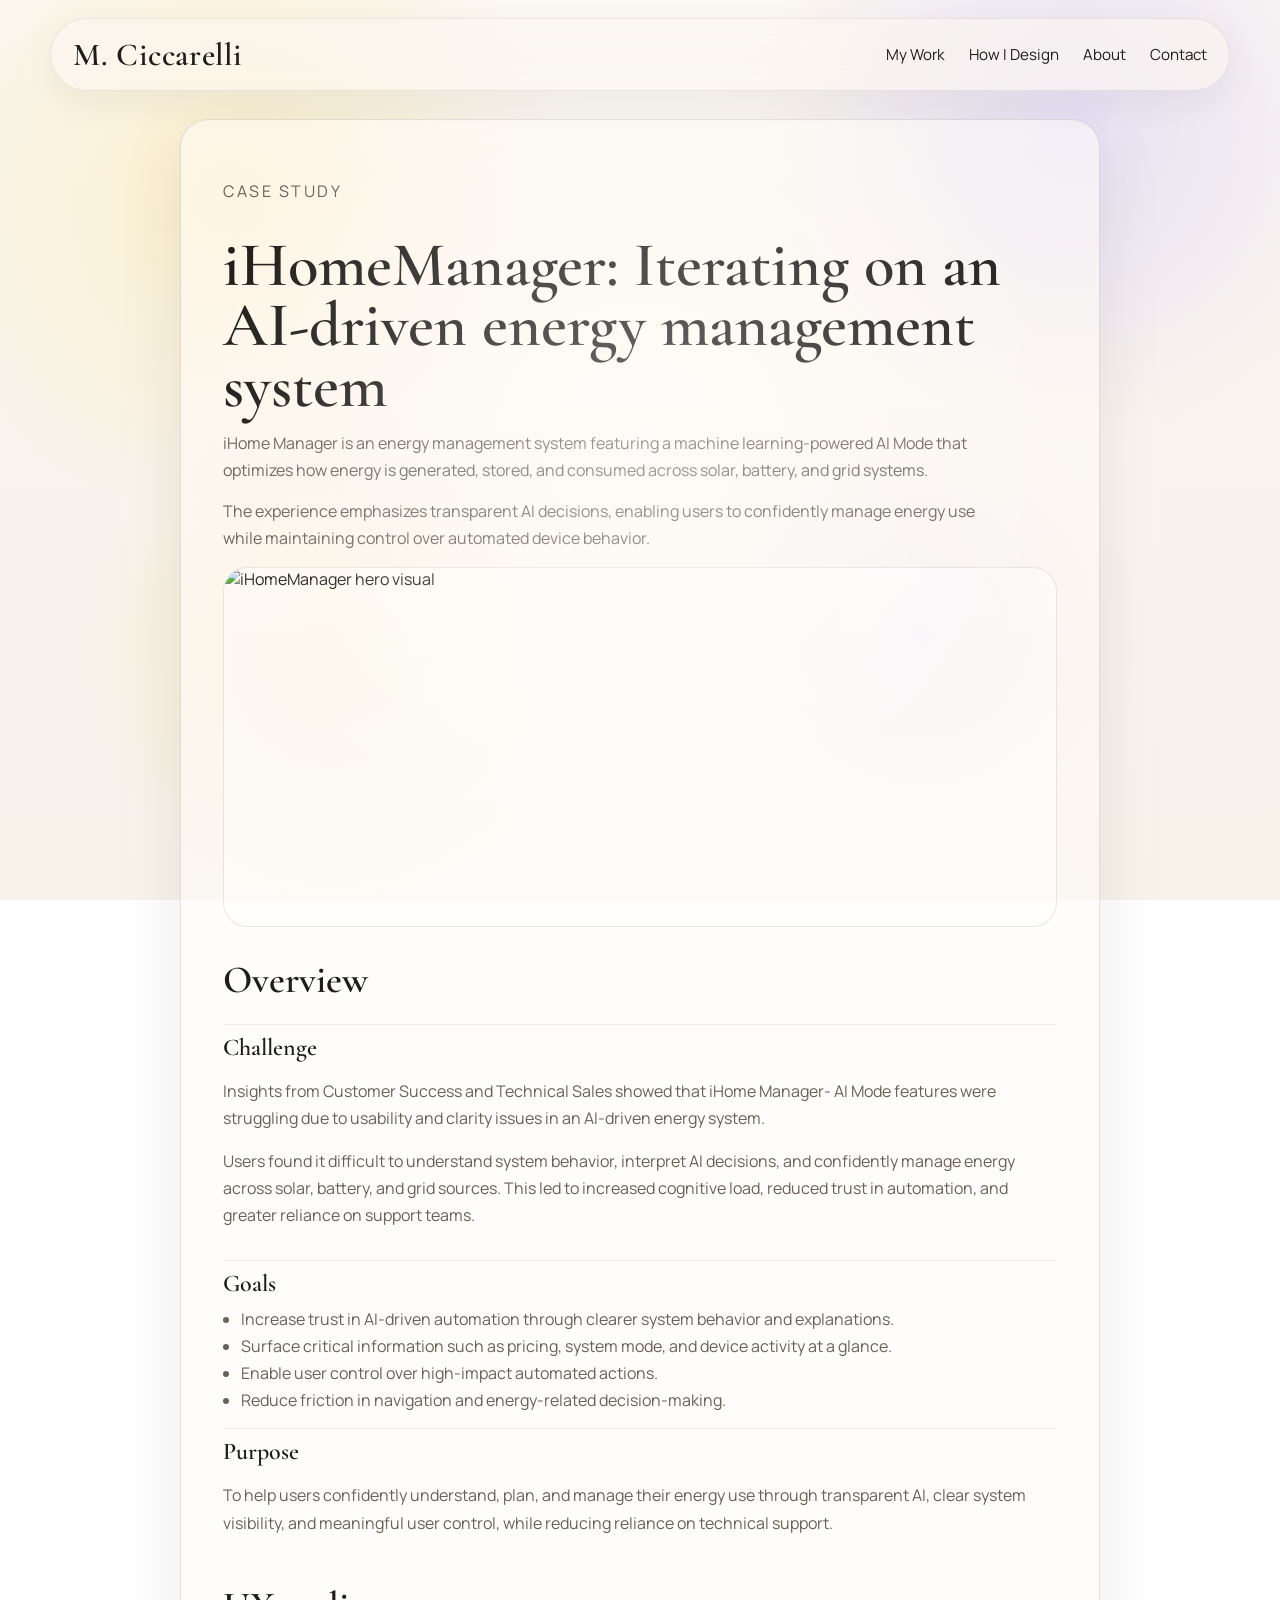
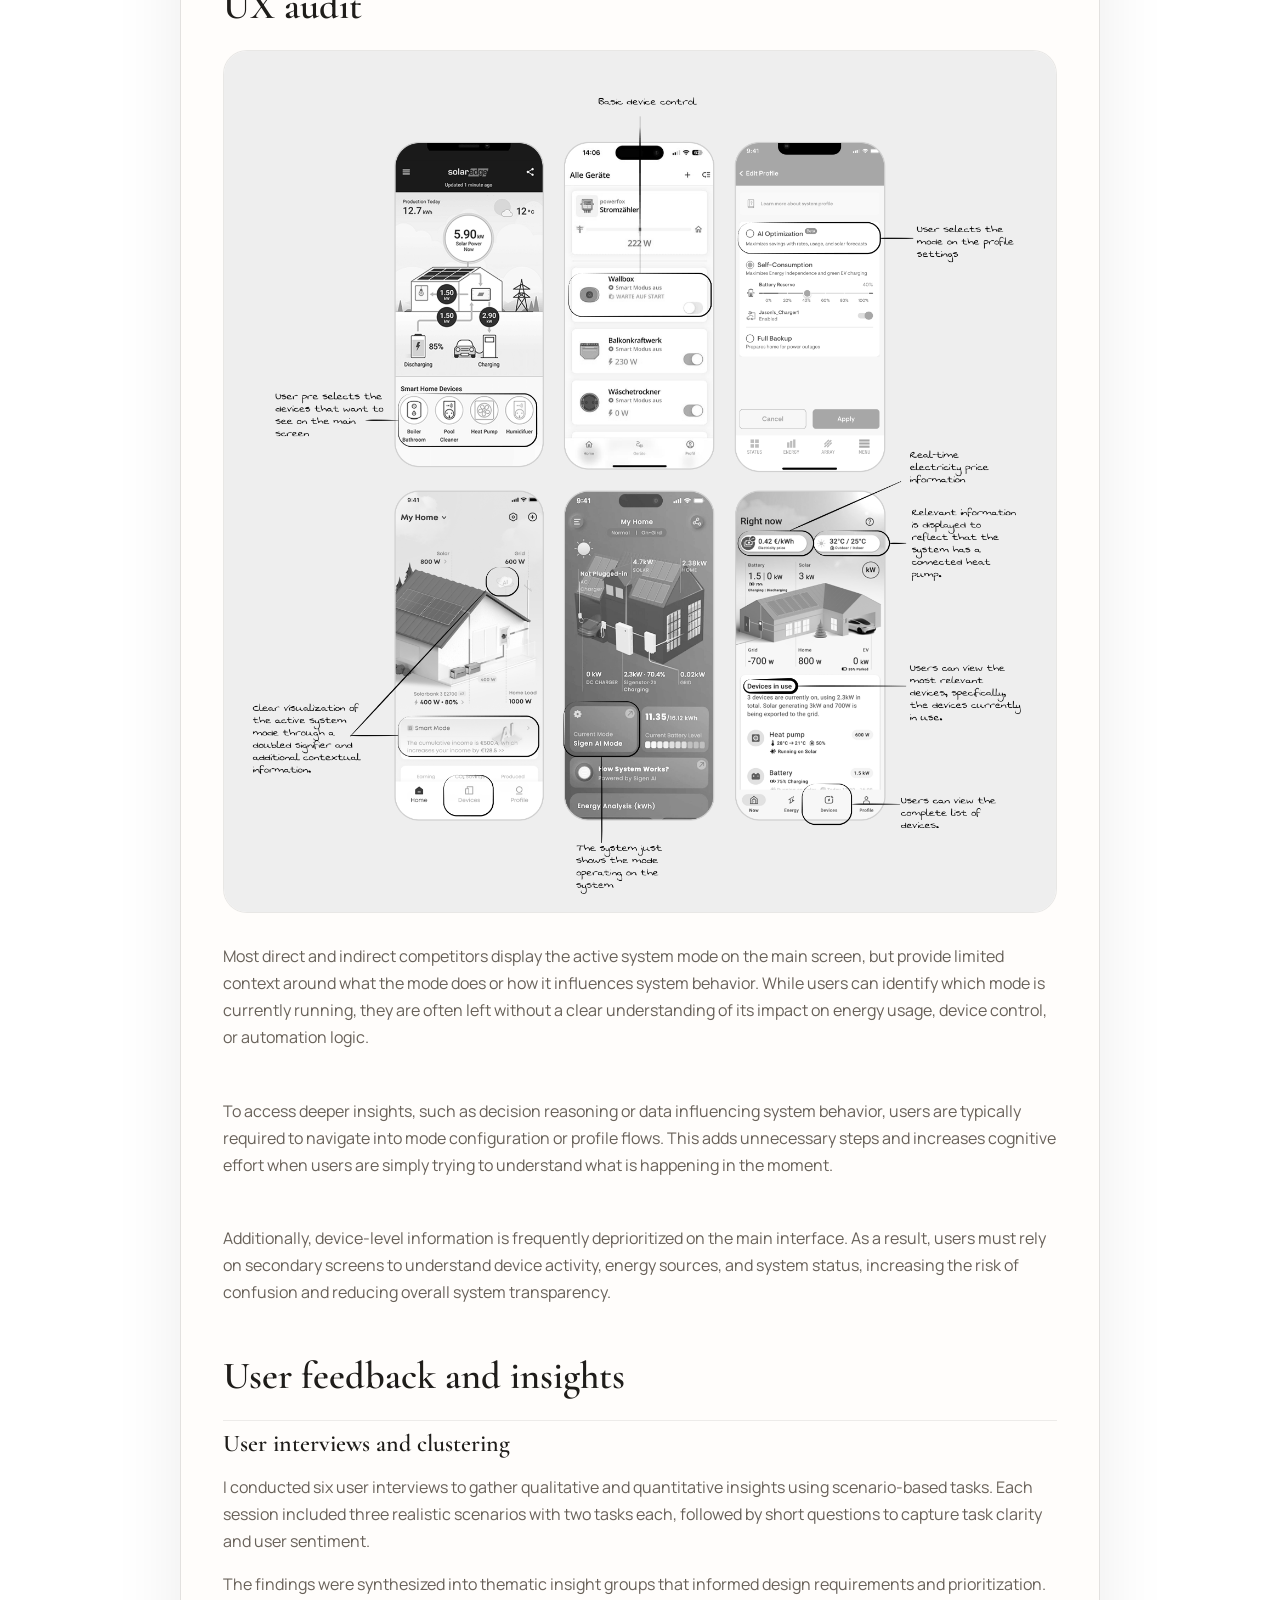
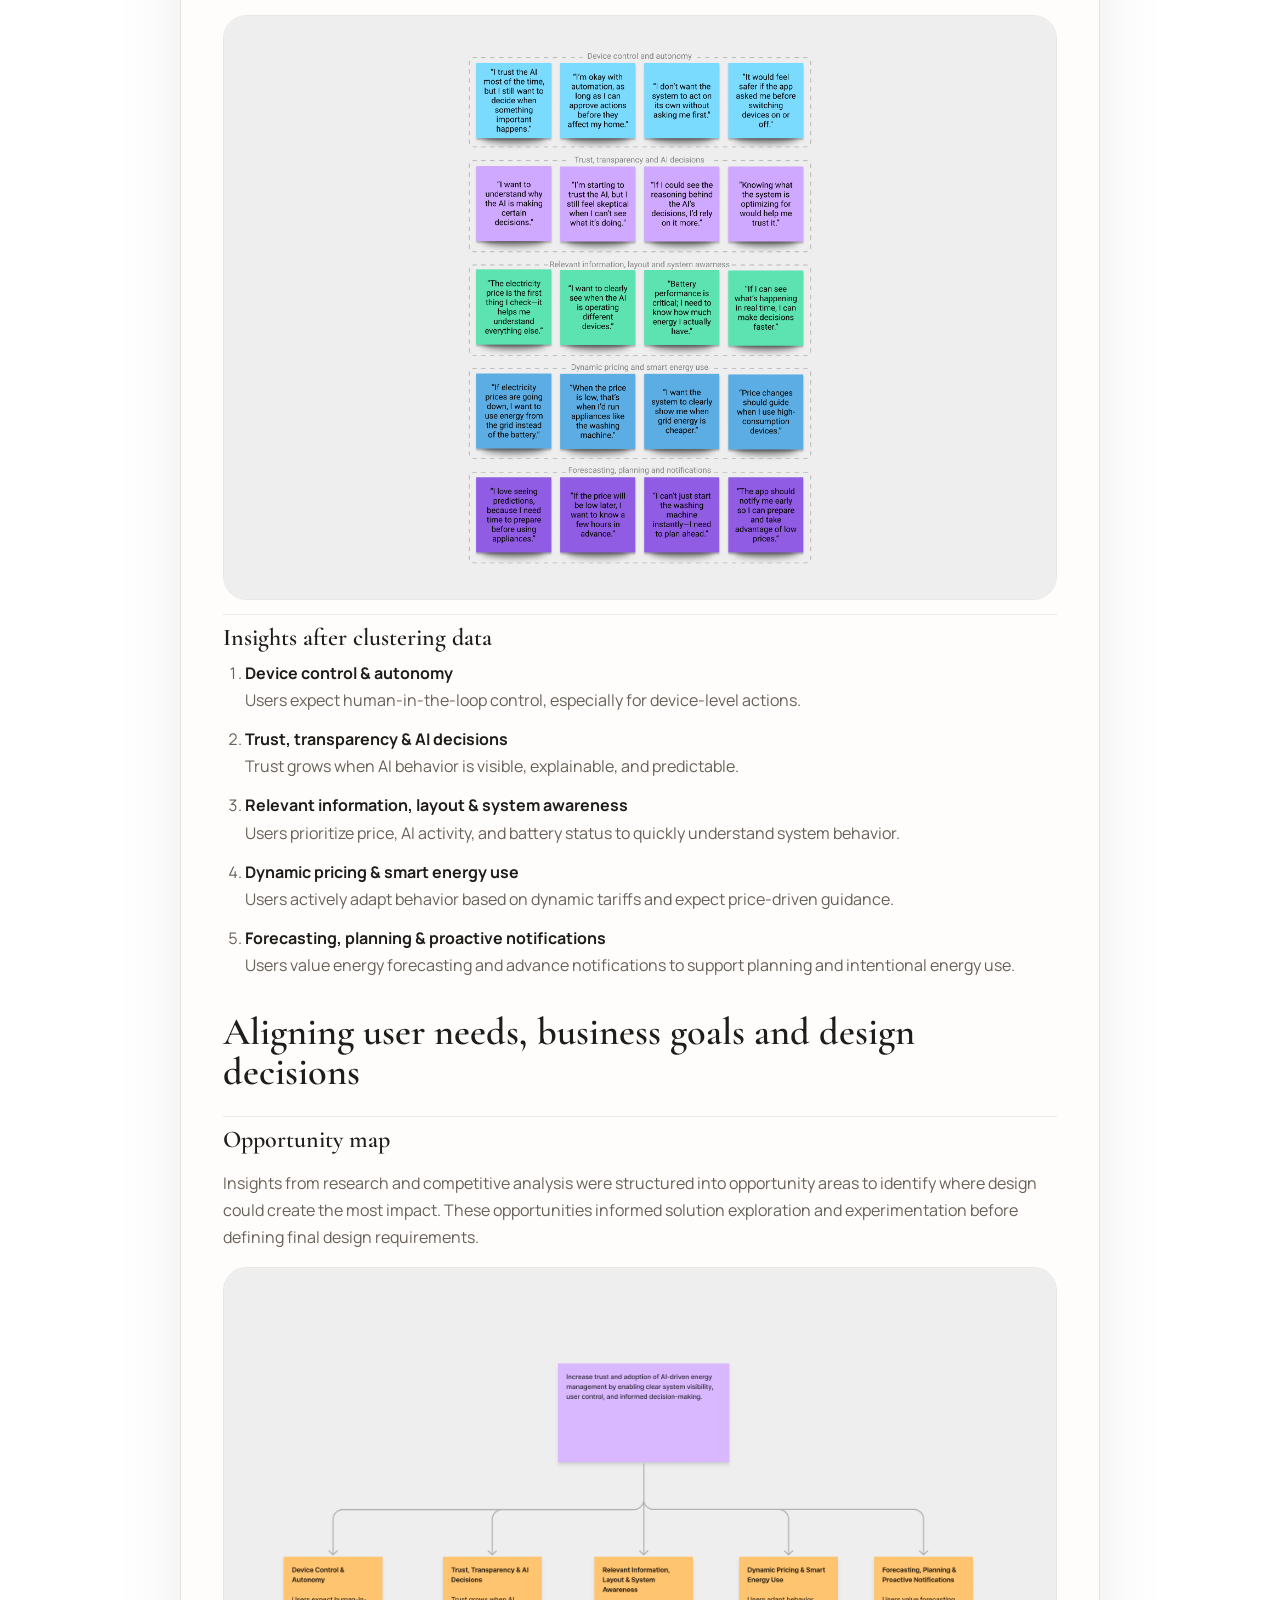
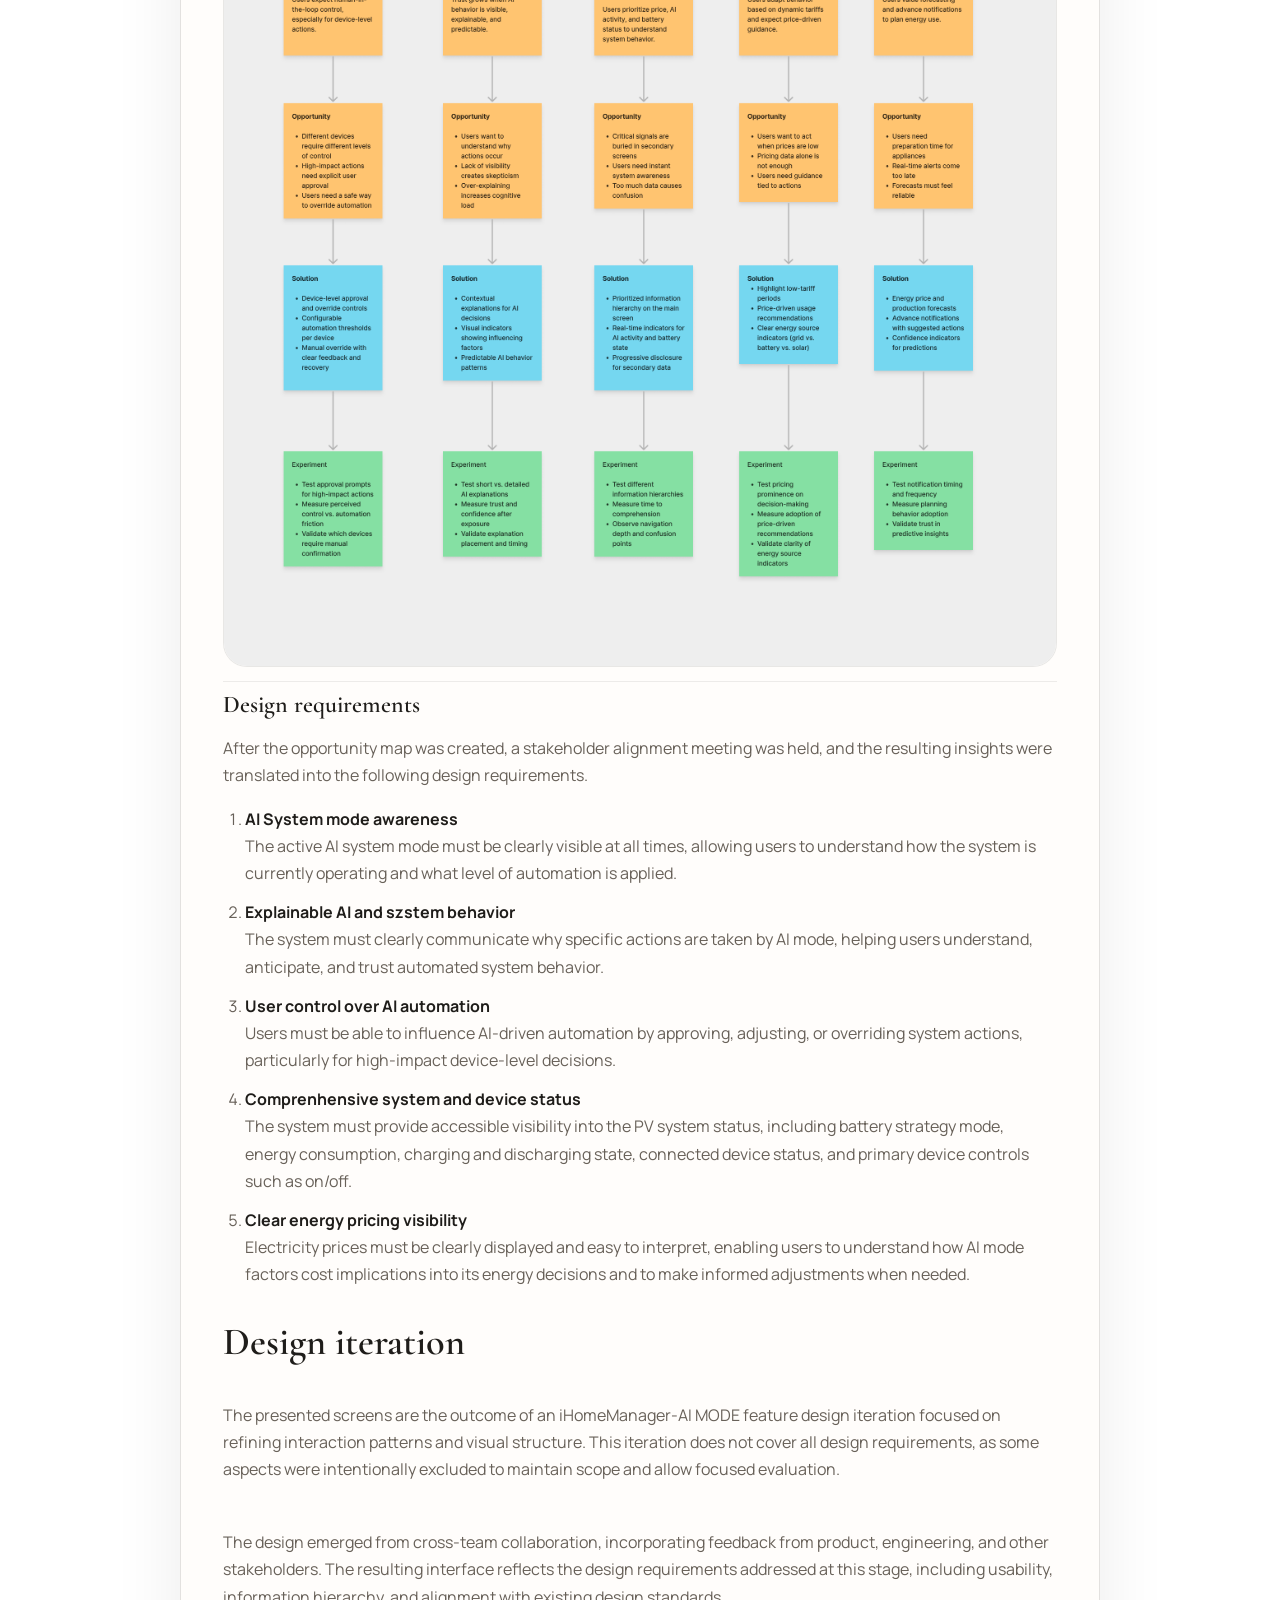
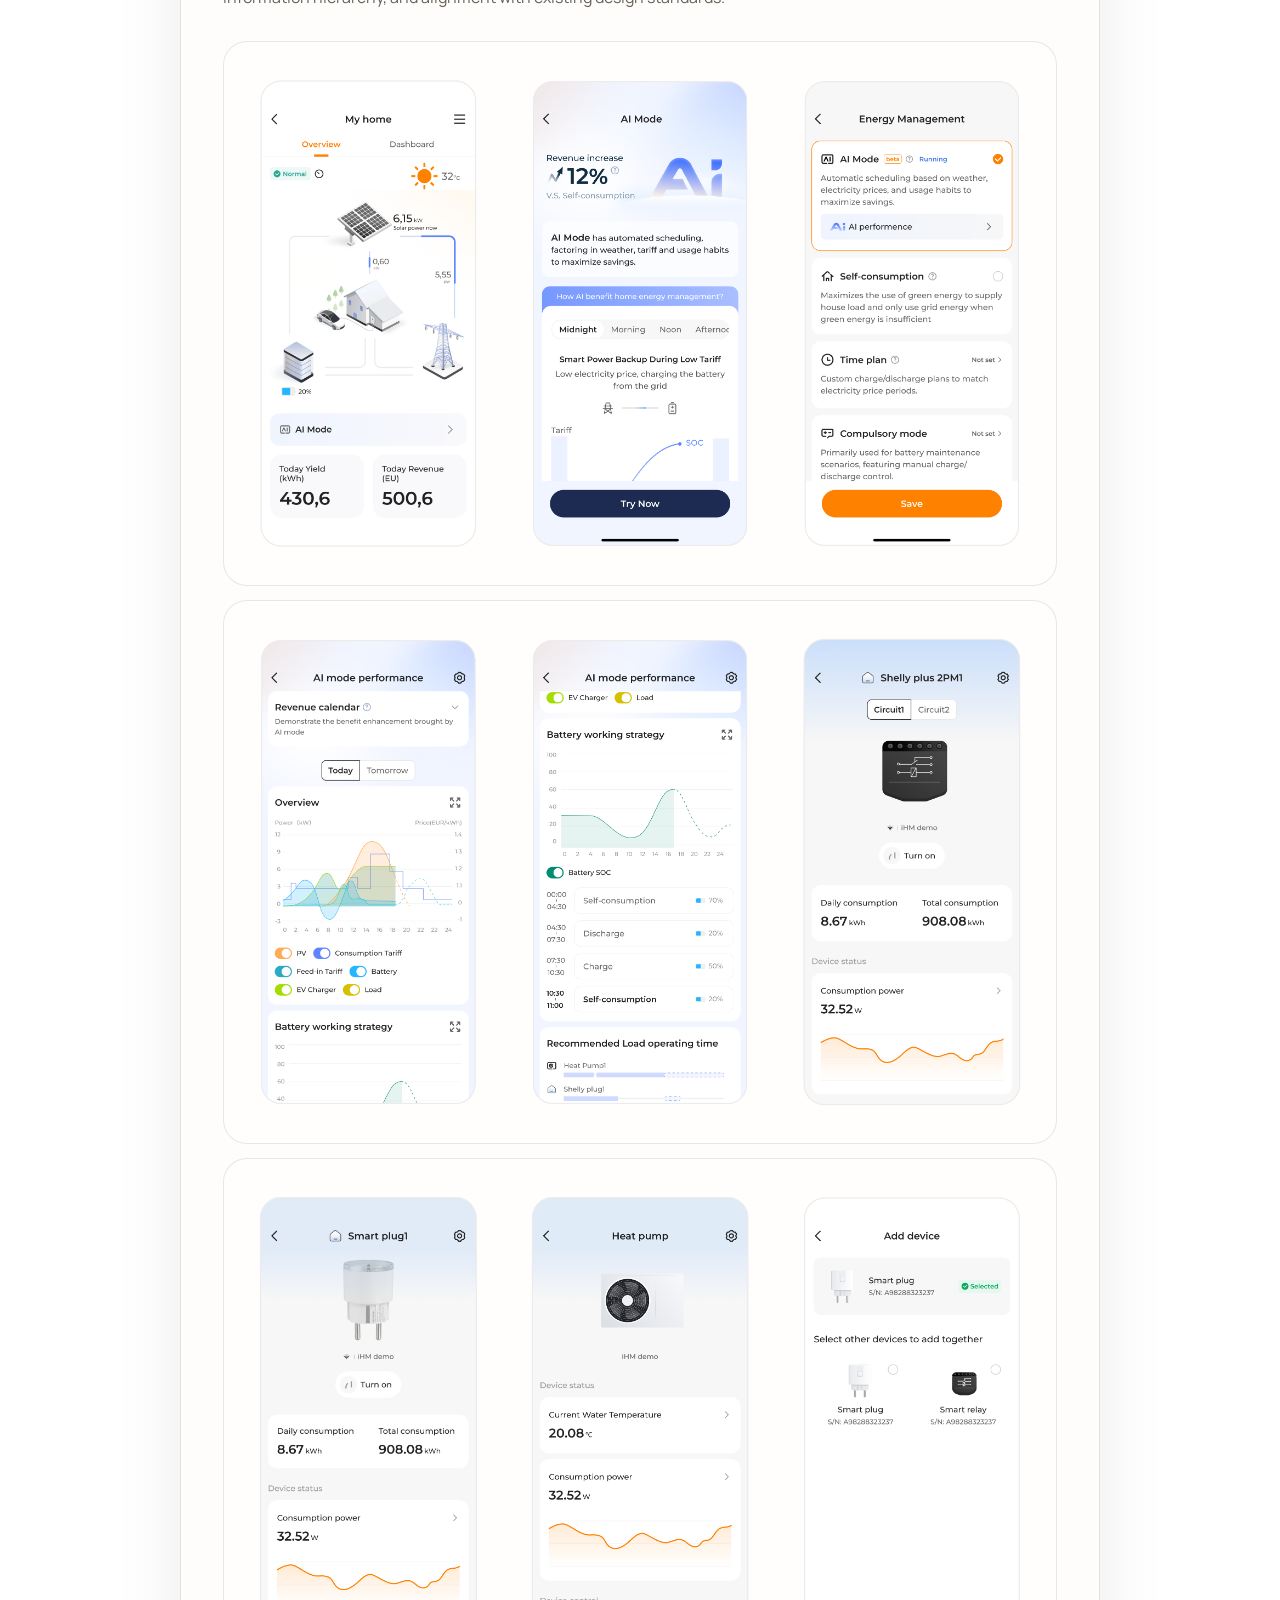
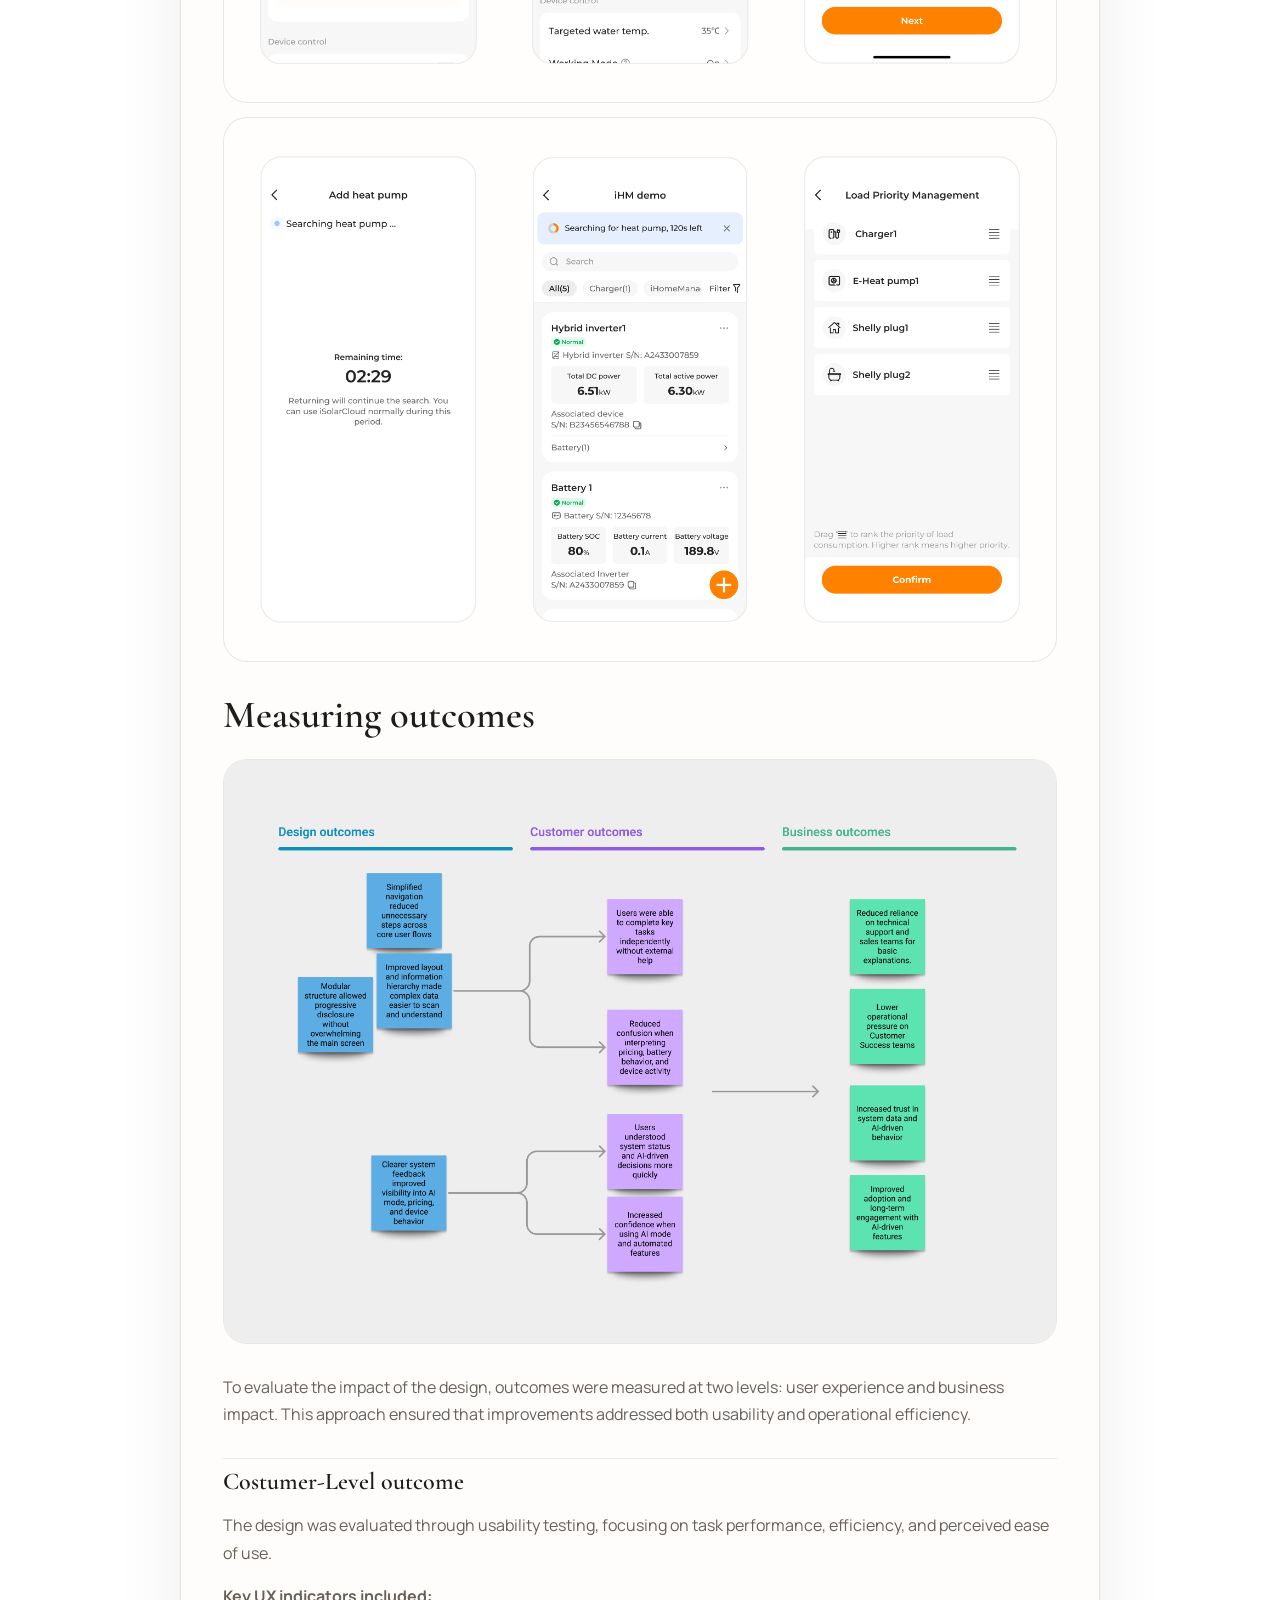
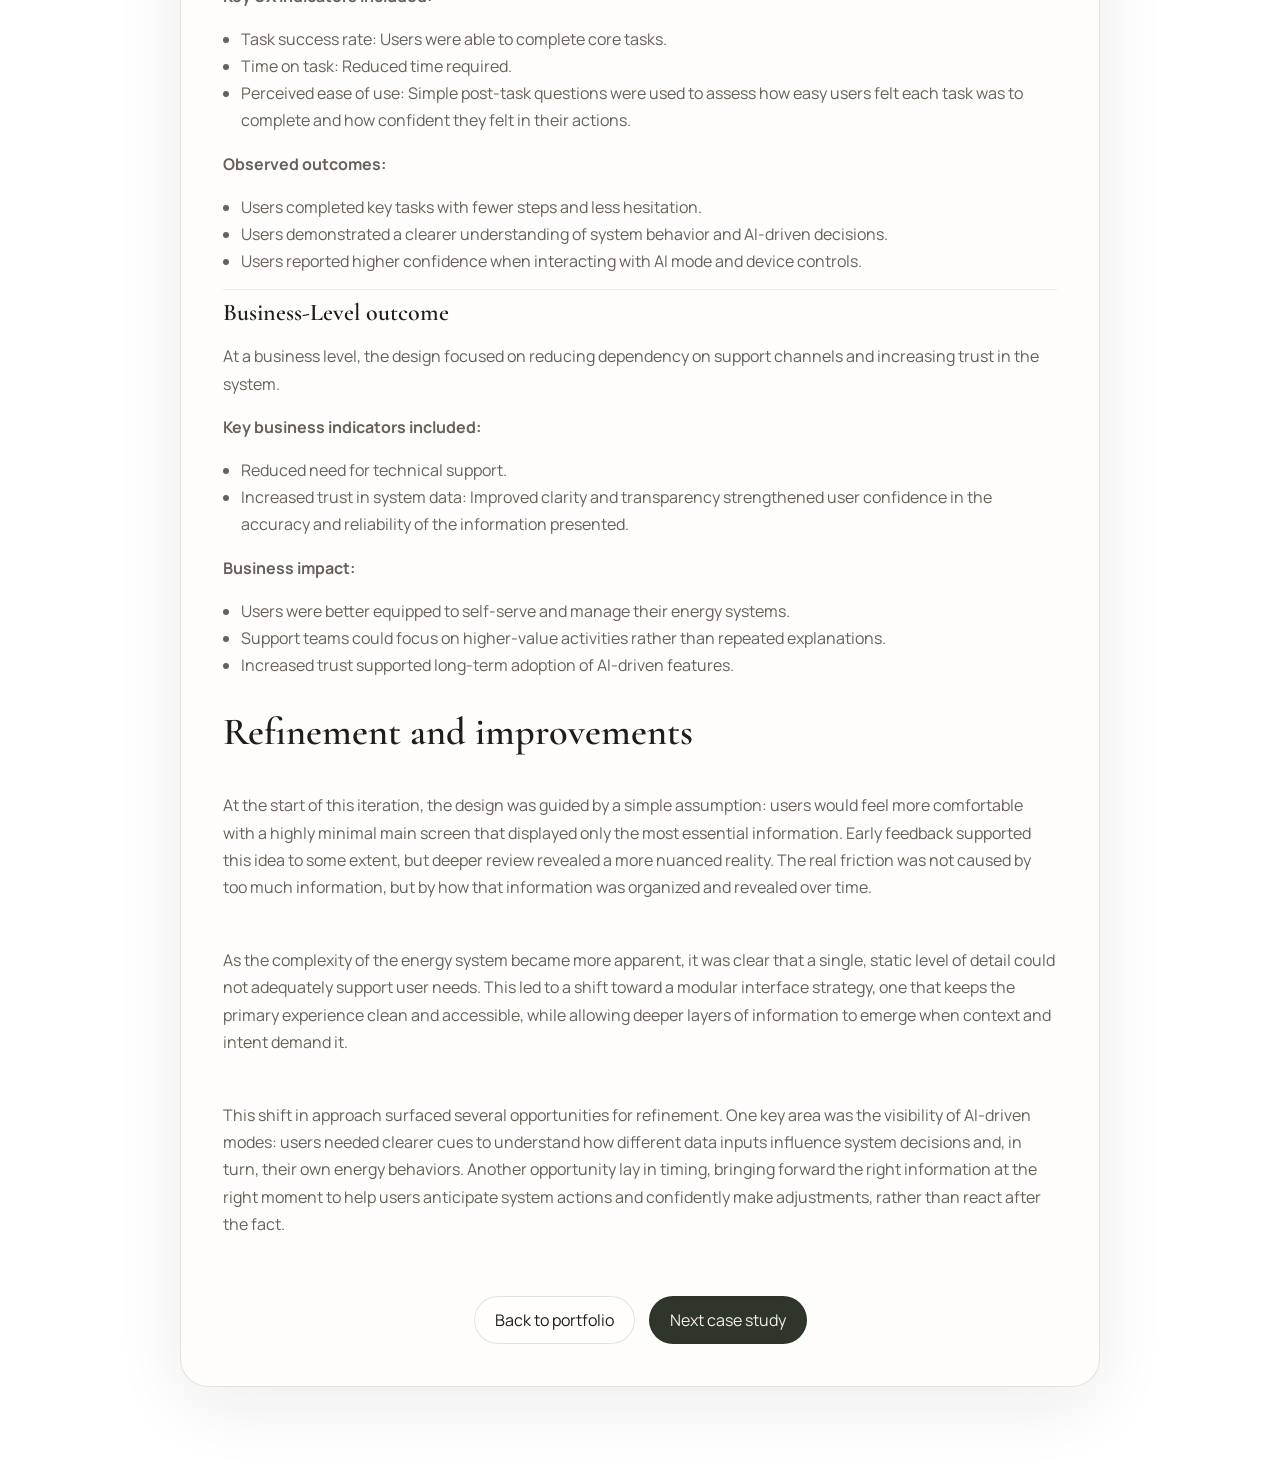
==== ai-energy-management-system.html @ ebb9e4d7 "Initial portfolio site" ====
<!DOCTYPE html>
<html lang="en">
  <head>
    <meta charset="UTF-8" />
    <meta name="viewport" content="width=device-width, initial-scale=1.0" />
    <title>iHomeManager | Maria Ciccarelli</title>
    <link rel="preconnect" href="https://fonts.googleapis.com" />
    <link rel="preconnect" href="https://fonts.gstatic.com" crossorigin />
    <link
      href="https://fonts.googleapis.com/css2?family=Manrope:wght@400;500;600;700;800&family=Cormorant+Garamond:wght@500;600;700&display=swap"
      rel="stylesheet"
    />
    <link rel="stylesheet" href="styles.css" />
  </head>
  <body class="case-study-page">
    <div class="page-shell">
      <header class="site-header">
        <a class="brand" href="index.html">M. Ciccarelli</a>
        <nav class="site-nav" aria-label="Primary navigation">
          <a href="index.html#work">My Work</a>
          <a href="index.html#approach">How I Design</a>
          <a href="index.html#about">About</a>
          <a href="index.html#contact">Contact</a>
        </nav>
      </header>

      <main class="case-study">
        <article class="case-study-shell">
          <section class="case-study-section">
            <p class="eyebrow">Case Study</p>
            <h1 class="case-study-title">
              iHomeManager: Iterating on an AI-driven energy management system
            </h1>
            <p class="case-study-lead">
              iHome Manager is an energy management system featuring a machine
              learning-powered AI Mode that optimizes how energy is generated,
              stored, and consumed across solar, battery, and grid systems.
            </p>
            <p class="case-study-lead">
              The experience emphasizes transparent AI decisions, enabling
              users to confidently manage energy use while maintaining control
              over automated device behavior.
            </p>
            <img
              class="case-study-image"
              src="images/ihome/ihome-hero.jpg"
              alt="iHomeManager hero visual"
            />
          </section>

          <section class="case-study-section">
            <h2>Overview</h2>
            <div class="case-study-subsection">
              <h3>Challenge</h3>
              <p>
                Insights from Customer Success and Technical Sales showed that
                iHome Manager- AI Mode features were struggling due to
                usability and clarity issues in an AI-driven energy system.
              </p>
              <p>
                Users found it difficult to understand system behavior,
                interpret AI decisions, and confidently manage energy across
                solar, battery, and grid sources. This led to increased
                cognitive load, reduced trust in automation, and greater
                reliance on support teams.
              </p>
            </div>
            <div class="case-study-subsection">
              <h3>Goals</h3>
              <ul>
                <li>Increase trust in AI-driven automation through clearer system behavior and explanations.</li>
                <li>Surface critical information such as pricing, system mode, and device activity at a glance.</li>
                <li>Enable user control over high-impact automated actions.</li>
                <li>Reduce friction in navigation and energy-related decision-making.</li>
              </ul>
            </div>
            <div class="case-study-subsection">
              <h3>Purpose</h3>
              <p>
                To help users confidently understand, plan, and manage their
                energy use through transparent AI, clear system visibility, and
                meaningful user control, while reducing reliance on technical
                support.
              </p>
            </div>
          </section>

          <section class="case-study-section">
            <h2>UX audit</h2>
            <img
              class="case-study-image"
              src="images/ihome/ihome-ux-audit.png"
              alt="iHomeManager UX audit"
            />
            <p>
              Most direct and indirect competitors display the active system
              mode on the main screen, but provide limited context around what
              the mode does or how it influences system behavior. While users
              can identify which mode is currently running, they are often left
              without a clear understanding of its impact on energy usage,
              device control, or automation logic.
            </p>
            <p>
              To access deeper insights, such as decision reasoning or data
              influencing system behavior, users are typically required to
              navigate into mode configuration or profile flows. This adds
              unnecessary steps and increases cognitive effort when users are
              simply trying to understand what is happening in the moment.
            </p>
            <p>
              Additionally, device-level information is frequently
              deprioritized on the main interface. As a result, users must rely
              on secondary screens to understand device activity, energy
              sources, and system status, increasing the risk of confusion and
              reducing overall system transparency.
            </p>
          </section>

          <section class="case-study-section">
            <h2>User feedback and insights</h2>
            <div class="case-study-subsection">
              <h3>User interviews and clustering</h3>
              <p>
                I conducted six user interviews to gather qualitative and
                quantitative insights using scenario-based tasks. Each session
                included three realistic scenarios with two tasks each,
                followed by short questions to capture task clarity and user
                sentiment.
              </p>
              <p>
                The findings were synthesized into thematic insight groups that
                informed design requirements and prioritization.
              </p>
              <img
                class="case-study-image"
                src="images/ihome/ihome-user-interviews-clustering.png"
                alt="iHomeManager user interviews and clustering"
              />
            </div>
            <div class="case-study-subsection">
              <h3>Insights after clustering data</h3>
              <ol class="case-study-numbered-list">
                <li>
                  <span class="case-study-emphasis">Device control &amp; autonomy</span><br />
                  Users expect human-in-the-loop control, especially for
                  device-level actions.
                </li>
                <li>
                  <span class="case-study-emphasis">Trust, transparency &amp; AI decisions</span><br />
                  Trust grows when AI behavior is visible, explainable, and
                  predictable.
                </li>
                <li>
                  <span class="case-study-emphasis">Relevant information, layout &amp; system awareness</span><br />
                  Users prioritize price, AI activity, and battery status to
                  quickly understand system behavior.
                </li>
                <li>
                  <span class="case-study-emphasis">Dynamic pricing &amp; smart energy use</span><br />
                  Users actively adapt behavior based on dynamic tariffs and
                  expect price-driven guidance.
                </li>
                <li>
                  <span class="case-study-emphasis">Forecasting, planning &amp; proactive notifications</span><br />
                  Users value energy forecasting and advance notifications to
                  support planning and intentional energy use.
                </li>
              </ol>
            </div>
          </section>

          <section class="case-study-section">
            <h2>Aligning user needs, business goals and design decisions</h2>
            <div class="case-study-subsection">
              <h3>Opportunity map</h3>
              <p>
                Insights from research and competitive analysis were structured
                into opportunity areas to identify where design could create
                the most impact. These opportunities informed solution
                exploration and experimentation before defining final design
                requirements.
              </p>
              <img
                class="case-study-image"
                src="images/ihome/ihome-opportunity-map.png"
                alt="iHomeManager opportunity map"
              />
            </div>
            <div class="case-study-subsection">
              <h3>Design requirements</h3>
              <p>
                After the opportunity map was created, a stakeholder alignment
                meeting was held, and the resulting insights were translated
                into the following design requirements.
              </p>
              <ol class="case-study-numbered-list">
                <li>
                  <span class="case-study-emphasis">AI System mode awareness</span><br />
                  The active AI system mode must be clearly visible at all
                  times, allowing users to understand how the system is
                  currently operating and what level of automation is applied.
                </li>
                <li>
                  <span class="case-study-emphasis">Explainable AI and szstem behavior</span><br />
                  The system must clearly communicate why specific actions are
                  taken by AI mode, helping users understand, anticipate, and
                  trust automated system behavior.
                </li>
                <li>
                  <span class="case-study-emphasis">User control over AI automation</span><br />
                  Users must be able to influence AI-driven automation by
                  approving, adjusting, or overriding system actions,
                  particularly for high-impact device-level decisions.
                </li>
                <li>
                  <span class="case-study-emphasis">Comprenhensive system and device status</span><br />
                  The system must provide accessible visibility into the PV
                  system status, including battery strategy mode, energy
                  consumption, charging and discharging state, connected device
                  status, and primary device controls such as on/off.
                </li>
                <li>
                  <span class="case-study-emphasis">Clear energy pricing visibility</span><br />
                  Electricity prices must be clearly displayed and easy to
                  interpret, enabling users to understand how AI mode factors
                  cost implications into its energy decisions and to make
                  informed adjustments when needed.
                </li>
              </ol>
            </div>
          </section>

          <section class="case-study-section">
            <h2>Design iteration</h2>
            <p>
              The presented screens are the outcome of an iHomeManager-AI MODE
              feature design iteration focused on refining interaction patterns
              and visual structure. This iteration does not cover all design
              requirements, as some aspects were intentionally excluded to
              maintain scope and allow focused evaluation.
            </p>
            <p>
              The design emerged from cross-team collaboration, incorporating
              feedback from product, engineering, and other stakeholders. The
              resulting interface reflects the design requirements addressed at
              this stage, including usability, information hierarchy, and
              alignment with existing design standards.
            </p>
            <img
              class="case-study-image"
              src="images/ihome/ihome-design-iteration-1.png"
              alt="iHomeManager design iteration screen 1"
            />
            <img
              class="case-study-image"
              src="images/ihome/ihome-design-iteration-2.png"
              alt="iHomeManager design iteration screen 2"
            />
            <img
              class="case-study-image"
              src="images/ihome/ihome-design-iteration-3.png"
              alt="iHomeManager design iteration screen 3"
            />
            <img
              class="case-study-image"
              src="images/ihome/ihome-design-iteration-4.png"
              alt="iHomeManager design iteration screen 4"
            />
          </section>

          <section class="case-study-section">
            <h2>Measuring outcomes</h2>
            <img
              class="case-study-image"
              src="images/ihome/ihome-measuring-outcomes.png"
              alt="iHomeManager measuring outcomes"
            />
            <p>
              To evaluate the impact of the design, outcomes were measured at
              two levels: user experience and business impact. This approach
              ensured that improvements addressed both usability and operational
              efficiency.
            </p>
            <div class="case-study-subsection">
              <h3>Costumer-Level outcome</h3>
              <p>
                The design was evaluated through usability testing, focusing on
                task performance, efficiency, and perceived ease of use.
              </p>
              <p class="case-study-emphasis">Key UX indicators included:</p>
              <ul>
                <li>Task success rate: Users were able to complete core tasks.</li>
                <li>Time on task: Reduced time required.</li>
                <li>
                  Perceived ease of use: Simple post-task questions were used
                  to assess how easy users felt each task was to complete and
                  how confident they felt in their actions.
                </li>
              </ul>
              <p class="case-study-emphasis">Observed outcomes:</p>
              <ul>
                <li>Users completed key tasks with fewer steps and less hesitation.</li>
                <li>Users demonstrated a clearer understanding of system behavior and AI-driven decisions.</li>
                <li>Users reported higher confidence when interacting with AI mode and device controls.</li>
              </ul>
            </div>
            <div class="case-study-subsection">
              <h3>Business-Level outcome</h3>
              <p>
                At a business level, the design focused on reducing dependency
                on support channels and increasing trust in the system.
              </p>
              <p class="case-study-emphasis">Key business indicators included:</p>
              <ul>
                <li>Reduced need for technical support.</li>
                <li>
                  Increased trust in system data: Improved clarity and
                  transparency strengthened user confidence in the accuracy and
                  reliability of the information presented.
                </li>
              </ul>
              <p class="case-study-emphasis">Business impact:</p>
              <ul>
                <li>Users were better equipped to self-serve and manage their energy systems.</li>
                <li>Support teams could focus on higher-value activities rather than repeated explanations.</li>
                <li>Increased trust supported long-term adoption of AI-driven features.</li>
              </ul>
            </div>
          </section>

          <section class="case-study-section">
            <h2>Refinement and improvements</h2>
            <p>
              At the start of this iteration, the design was guided by a simple
              assumption: users would feel more comfortable with a highly
              minimal main screen that displayed only the most essential
              information. Early feedback supported this idea to some extent,
              but deeper review revealed a more nuanced reality. The real
              friction was not caused by too much information, but by how that
              information was organized and revealed over time.
            </p>
            <p>
              As the complexity of the energy system became more apparent, it
              was clear that a single, static level of detail could not
              adequately support user needs. This led to a shift toward a
              modular interface strategy, one that keeps the primary experience
              clean and accessible, while allowing deeper layers of information
              to emerge when context and intent demand it.
            </p>
            <p>
              This shift in approach surfaced several opportunities for
              refinement. One key area was the visibility of AI-driven modes:
              users needed clearer cues to understand how different data inputs
              influence system decisions and, in turn, their own energy
              behaviors. Another opportunity lay in timing, bringing forward
              the right information at the right moment to help users
              anticipate system actions and confidently make adjustments,
              rather than react after the fact.
            </p>
          </section>

          <section class="case-study-section">
            <div class="case-study-actions">
              <a class="button button-secondary" href="index.html#work">Back to portfolio</a>
              <a class="button button-primary" href="solar-design-planning-platform.html">Next case study</a>
            </div>
          </section>
        </article>
      </main>
    </div>
    <script src="script.js"></script>
  </body>
</html>
---- styles.css ----
:root {
  --bg: #f7f2ea;
  --panel: rgba(255, 252, 247, 0.72);
  --text: #1f1d1a;
  --muted: #686159;
  --line: rgba(31, 29, 26, 0.12);
  --accent: #6f7a66;
  --accent-strong: #2e352b;
  --sand: #dccfbe;
  --olive: #c7cfbf;
  --blue: #cad6de;
  --shadow: 0 18px 70px rgba(31, 29, 26, 0.08);
  --radius: 28px;
  --max-width: 1180px;
}

*,
*::before,
*::after {
  box-sizing: border-box;
}

html {
  scroll-behavior: smooth;
}

body {
  margin: 0;
  min-width: 320px;
  font-family: "Manrope", sans-serif;
  color: var(--text);
  background:
    radial-gradient(circle at 18% 22%, rgba(255, 225, 138, 0.34) 0%, rgba(255, 225, 138, 0) 26%),
    radial-gradient(circle at 84% 14%, rgba(187, 174, 255, 0.3) 0%, rgba(187, 174, 255, 0) 24%),
    radial-gradient(circle at 26% 72%, rgba(255, 207, 92, 0.22) 0%, rgba(255, 207, 92, 0) 22%),
    radial-gradient(circle at 72% 70%, rgba(205, 193, 255, 0.22) 0%, rgba(205, 193, 255, 0) 20%),
    linear-gradient(180deg, #fbf7f1 0%, var(--bg) 100%);
  background-attachment: fixed;
}

.site-header,
.hero,
.intro,
.work,
.approach,
.about,
.site-footer,
.project-card,
.project-visual,
.project-content,
.about-panel,
.about-copy,
.about-note,
.about-photo-wrap {
  min-width: 0;
}

body::before {
  content: "";
  position: fixed;
  inset: 0;
  pointer-events: none;
  background-image:
    radial-gradient(circle at 50% 50%, rgba(255, 255, 255, 0.46) 0%, rgba(255, 255, 255, 0) 58%);
  opacity: 0.8;
  mix-blend-mode: screen;
}

.page-shell {
  width: min(calc(100% - 40px), var(--max-width));
  margin: 0 auto;
  padding-bottom: 64px;
}

.site-header,
.hero,
.intro,
.work,
.approach,
.about,
.site-footer {
  position: relative;
  z-index: 1;
}

.site-header {
  display: flex;
  align-items: center;
  justify-content: space-between;
  gap: 24px;
  padding: 16px 22px;
  margin-top: 18px;
  border: 1px solid rgba(31, 29, 26, 0.08);
  border-radius: 999px;
  background: rgba(251, 247, 241, 0.58);
  backdrop-filter: blur(16px);
  box-shadow: 0 12px 35px rgba(31, 29, 26, 0.06);
  position: sticky;
  top: 14px;
  z-index: 20;
}

.brand,
.site-nav a,
.button,
.text-link,
.footer-links a {
  color: inherit;
  text-decoration: none;
}

.brand {
  font-family: "Cormorant Garamond", serif;
  font-size: 2rem;
  font-weight: 600;
  letter-spacing: 0.02em;
}

.site-nav {
  display: flex;
  gap: 24px;
  font-size: 0.95rem;
  align-items: center;
}

.site-nav a,
.text-link,
.footer-links a {
  position: relative;
}

.site-nav a::after,
.text-link::after,
.footer-links a::after {
  content: "";
  position: absolute;
  left: 0;
  bottom: -4px;
  width: 100%;
  height: 1px;
  background: currentColor;
  transform: scaleX(0);
  transform-origin: left;
  transition: transform 180ms ease;
}

.site-nav a:hover::after,
.site-nav a:focus-visible::after,
.text-link:hover::after,
.text-link:focus-visible::after,
.footer-links a:hover::after,
.footer-links a:focus-visible::after {
  transform: scaleX(1);
}

.menu-toggle {
  display: none;
  border: 1px solid var(--line);
  border-radius: 999px;
  background: rgba(255, 255, 255, 0.78);
  padding: 10px 16px;
  font: inherit;
}

.hero,
.approach,
.about-panel,
.site-footer {
  border: 1px solid var(--line);
  background: var(--panel);
  backdrop-filter: blur(12px);
  box-shadow: var(--shadow);
}

.hero {
  padding: clamp(48px, 8vw, 92px);
  margin-top: 16px;
  overflow: hidden;
  border: none;
  background: transparent;
  backdrop-filter: none;
  box-shadow: none;
}

.intro {
  padding: clamp(28px, 5vw, 44px);
  border: none;
  background: transparent;
  backdrop-filter: none;
  box-shadow: none;
}

.eyebrow,
.project-meta,
.note-label {
  text-transform: uppercase;
  letter-spacing: 0.16em;
  font-size: 0.78rem;
  color: var(--muted);
}

h1,
h2,
h3 {
  margin: 0;
  font-weight: 600;
}

h1,
h2 {
  font-family: "Cormorant Garamond", serif;
  line-height: 0.95;
}

h1 {
  margin-top: 18px;
  max-width: 12ch;
  font-size: clamp(3.7rem, 9vw, 7rem);
}

.hero-intro {
  display: flex;
  align-items: center;
  gap: 14px;
}

.hero-spark {
  width: 16px;
  height: 16px;
  position: relative;
  border-radius: 999px;
  background:
    radial-gradient(circle at center, rgba(255, 255, 255, 0.98) 0 20%, rgba(158, 198, 214, 0.92) 21% 48%, rgba(158, 198, 214, 0.2) 49% 100%);
  box-shadow: 0 0 0 10px rgba(158, 198, 214, 0.12);
  animation: flareFloat 3.2s ease-in-out infinite;
}

.hero-copy,
.section-copy,
.project-content p,
.approach-grid p,
.about-copy p,
.about-note li {
  color: var(--muted);
  line-height: 1.7;
  font-size: 1.02rem;
  overflow-wrap: break-word;
}

.hero-copy {
  max-width: 980px;
  margin: 0;
  font-size: clamp(2.5rem, 6.6vw, 5.1rem);
  font-family: "Cormorant Garamond", serif;
  line-height: 0.98;
  color: rgba(31, 29, 26, 0.86);
  letter-spacing: -0.03em;
}

.hero-rotator {
  position: relative;
  min-height: clamp(180px, 20vw, 250px);
  margin-top: 18px;
  overflow: hidden;
}

.hero-copy-rotating {
  position: absolute;
  inset: 0 auto auto 0;
  opacity: 0;
  transform: translateY(120%);
  pointer-events: none;
  will-change: transform, opacity;
  transition:
    opacity 420ms ease,
    transform 700ms cubic-bezier(0.2, 0.8, 0.2, 1);
}

.hero-copy-rotating.is-active {
  opacity: 1;
  transform: translateY(0);
  z-index: 2;
}

.hero-copy-rotating.is-exiting {
  opacity: 0;
  transform: translateY(-120%);
  z-index: 1;
}

.hero .hero-animate {
  opacity: 0;
  transform: translateY(28px);
  filter: blur(6px);
}

.hero.is-visible .hero-animate {
  animation: heroRise 820ms cubic-bezier(0.2, 0.8, 0.2, 1) forwards;
}

.hero.is-visible .hero-animate:nth-child(1) {
  animation-delay: 80ms;
}

.hero.is-visible .hero-rotator.hero-animate {
  animation-delay: 280ms;
}

.hero.is-visible .hero-actions.hero-animate {
  animation-delay: 500ms;
}

.hero-actions {
  display: flex;
  flex-wrap: wrap;
  gap: 14px;
  margin-top: 34px;
}

.button {
  display: inline-flex;
  align-items: center;
  justify-content: center;
  min-height: 48px;
  padding: 0 20px;
  border-radius: 999px;
  border: 1px solid var(--line);
  position: relative;
  overflow: hidden;
  transition:
    transform 220ms ease,
    box-shadow 220ms ease,
    border-color 220ms ease;
}

.button::after {
  content: "";
  position: absolute;
  inset: 0;
  background: linear-gradient(120deg, transparent 0%, rgba(255, 255, 255, 0.38) 46%, transparent 72%);
  transform: translateX(-130%);
  transition: transform 420ms ease;
}

.button:hover,
.button:focus-visible {
  transform: translateY(-2px);
  box-shadow: 0 18px 35px rgba(31, 29, 26, 0.1);
}

.button:hover::after,
.button:focus-visible::after {
  transform: translateX(130%);
}

.button-primary {
  background: var(--accent-strong);
  color: #f5efe6;
}

.button-secondary {
  background: rgba(255, 255, 255, 0.58);
}

.hero-meta {
  display: flex;
  flex-wrap: wrap;
  gap: 18px;
  margin-top: 44px;
  color: var(--muted);
}

.intro,
.work,
.approach,
.about,
.site-footer {
  margin-top: 32px;
}

.approach,
.site-footer {
  padding: clamp(28px, 5vw, 44px);
  border-radius: var(--radius);
}

.work {
  padding-top: 12px;
}

.section-heading {
  display: grid;
  gap: 14px;
  margin-bottom: 28px;
}

.section-heading h2,
.site-footer h2 {
  max-width: none;
  font-size: clamp(1.9rem, 3.8vw, 3rem);
  white-space: nowrap;
}

.approach .section-heading h2,
.about .section-heading h2 {
  white-space: normal;
  max-width: 24ch;
}

.section-copy {
  max-width: 760px;
  margin: 0;
}

.project-card {
  display: block;
}

.project-card-link {
  display: block;
}

.project-grid {
  display: grid;
  grid-template-columns: repeat(2, minmax(0, 1fr));
  gap: 34px 30px;
  margin-top: 12px;
}

.project-grid .project-card {
  transform: translateY(0);
  transition: transform 260ms ease;
}

.project-grid .project-card .project-visual {
  min-height: 360px;
  height: 360px;
}

.project-content h3,
.approach-grid h3 {
  font-family: "Cormorant Garamond", serif;
  font-size: clamp(1.45rem, 2.2vw, 1.95rem);
  line-height: 1.08;
}

.project-content p {
  margin: 0;
}

.project-highlights,
.about-note ul {
  margin: 0;
  padding-left: 18px;
  color: var(--muted);
}

.project-visual {
  min-height: 420px;
  border-radius: 34px;
  overflow: hidden;
  display: block;
  position: relative;
  padding: 0;
  background: #0f1115;
  transition:
    transform 420ms cubic-bezier(0.22, 1, 0.36, 1),
    box-shadow 420ms cubic-bezier(0.22, 1, 0.36, 1);
}

.project-visual::before {
  content: "";
  position: absolute;
  inset: 0;
  z-index: 1;
  pointer-events: none;
  background: linear-gradient(180deg, rgba(8, 10, 14, 0.78) 0%, rgba(8, 10, 14, 0.36) 26%, rgba(8, 10, 14, 0) 52%);
}

.soft-olive::before {
  background: linear-gradient(180deg, rgba(73, 108, 82, 0.54) 0%, rgba(73, 108, 82, 0.18) 28%, rgba(73, 108, 82, 0) 56%);
}

.warm-sand::before {
  background: linear-gradient(180deg, rgba(168, 106, 58, 0.52) 0%, rgba(168, 106, 58, 0.17) 28%, rgba(168, 106, 58, 0) 56%);
}

.muted-blue::before {
  background: linear-gradient(180deg, rgba(70, 103, 154, 0.54) 0%, rgba(70, 103, 154, 0.18) 28%, rgba(70, 103, 154, 0) 56%);
}

.paper-white::before {
  background: linear-gradient(180deg, rgba(102, 102, 108, 0.5) 0%, rgba(102, 102, 108, 0.16) 28%, rgba(102, 102, 108, 0) 56%);
}

.project-hover-copy {
  position: absolute;
  top: 28px;
  left: 28px;
  right: 28px;
  z-index: 2;
  opacity: 0;
  transform: translateY(16px);
  transition:
    opacity 360ms cubic-bezier(0.22, 1, 0.36, 1),
    transform 360ms cubic-bezier(0.22, 1, 0.36, 1);
}

.project-hover-copy h3 {
  margin: 0;
  color: #faf6ef;
  font-family: "Cormorant Garamond", serif;
  font-size: clamp(1.5rem, 2.5vw, 2.15rem);
  line-height: 1;
}

.project-hover-copy p {
  margin: 8px 0 0;
  color: rgba(248, 243, 235, 0.62);
  font-size: 0.92rem;
  line-height: 1.35;
}

.soft-olive .project-hover-copy p {
  color: #dbe7df;
}

.warm-sand .project-hover-copy p {
  color: #d6a57e;
}

.muted-blue .project-hover-copy p {
  color: #dbe3f3;
}

.paper-white .project-hover-copy p {
  color: #b7b7bc;
}

.project-media {
  position: absolute;
  left: 18px;
  right: 18px;
  top: 18px;
  bottom: 18px;
  border-radius: 26px;
  overflow: hidden;
  display: grid;
  place-items: center;
  padding: 20px;
  z-index: 0;
  transform: translateY(0) scale(1);
  transition: transform 420ms cubic-bezier(0.22, 1, 0.36, 1);
}

.project-card-image {
  display: block;
  width: 100%;
  height: 100%;
  object-fit: cover;
  border-radius: inherit;
}

.project-card-image-solar {
  object-position: center 10%;
}

.project-card:hover,
.project-card:focus-within {
  transform: translateY(-2px);
}

.project-card:hover .project-visual,
.project-card:focus-within .project-visual {
  box-shadow: 0 24px 60px rgba(31, 29, 26, 0.12);
}

.project-card:hover .project-hover-copy,
.project-card:focus-within .project-hover-copy {
  opacity: 1;
  transform: translateY(0);
}

.project-card:hover .project-media,
.project-card:focus-within .project-media {
  transform: translateY(58px) scale(0.92);
}

.project-card:hover .mockup-window,
.project-card:hover .mockup-phone,
.project-card:hover .mockup-home,
.project-card:hover .robot-console,
.project-card:focus-within .mockup-window,
.project-card:focus-within .mockup-phone,
.project-card:focus-within .mockup-home,
.project-card:focus-within .robot-console {
  transform: translateY(-4px);
}

.warm-sand {
  background:
    linear-gradient(135deg, rgba(255, 255, 255, 0.6), transparent),
    linear-gradient(180deg, #e2d5c5 0%, #d7c7b2 100%);
}

.soft-olive {
  background:
    radial-gradient(circle at top right, rgba(255, 255, 255, 0.55), transparent 40%),
    linear-gradient(180deg, #d5ddcd 0%, #bbc5b0 100%);
}

.muted-blue {
  background:
    linear-gradient(180deg, rgba(255, 255, 255, 0.45), transparent),
    linear-gradient(180deg, #d7e3ea 0%, #bccbd4 100%);
}

.paper-white {
  background:
    radial-gradient(circle at top center, rgba(245, 245, 245, 0.95), transparent 45%),
    linear-gradient(180deg, #f6f4f0 0%, #ece8e1 100%);
}

.mockup-window,
.mockup-phone,
.mockup-stack span {
  box-shadow: 0 24px 55px rgba(28, 25, 22, 0.12);
}

.mockup-trio {
  display: flex;
  align-items: end;
  justify-content: center;
  gap: 14px;
  width: 100%;
  height: 100%;
}

.mockup-window {
  width: min(100%, 620px);
  min-height: 260px;
  border-radius: 22px;
  background: rgba(255, 255, 255, 0.86);
  overflow: hidden;
  transition: transform 360ms cubic-bezier(0.2, 0.8, 0.2, 1);
}

.mockup-bar {
  height: 34px;
  border-bottom: 1px solid rgba(31, 29, 26, 0.08);
  background:
    radial-gradient(circle at 26px 17px, #cbb4a0 0 5px, transparent 6px),
    radial-gradient(circle at 46px 17px, #d9c7a9 0 5px, transparent 6px),
    radial-gradient(circle at 66px 17px, #bec9b2 0 5px, transparent 6px);
}

.mockup-content {
  position: relative;
  margin: 18px;
  border-radius: 16px;
}

.dashboard-layout {
  min-height: 208px;
  background:
    linear-gradient(90deg, rgba(111, 122, 102, 0.16) 0 26%, transparent 26% 100%),
    linear-gradient(rgba(31, 29, 26, 0.08) 12px, transparent 12px) top 18px left 24px / 52% 24px no-repeat,
    linear-gradient(rgba(31, 29, 26, 0.06) 100%, rgba(31, 29, 26, 0.06)) top 58px left 24px / 66% 1px no-repeat,
    linear-gradient(rgba(31, 29, 26, 0.06) 100%, rgba(31, 29, 26, 0.06)) top 92px left 24px / 56% 1px no-repeat,
    linear-gradient(rgba(31, 29, 26, 0.06) 100%, rgba(31, 29, 26, 0.06)) top 126px left 24px / 61% 1px no-repeat,
    linear-gradient(180deg, rgba(202, 214, 222, 0.52), rgba(202, 214, 222, 0.52)) top 24px right 24px / 26% 76% no-repeat,
    rgba(255, 255, 255, 0.96);
}

.mockup-phone {
  width: 230px;
  min-height: 420px;
  border-radius: 34px;
  background: rgba(255, 255, 255, 0.88);
  padding: 16px 14px;
  transition: transform 360ms cubic-bezier(0.2, 0.8, 0.2, 1);
}

.mockup-phone.is-tall {
  width: 170px;
  min-height: 360px;
}

.mockup-phone.is-featured {
  width: 200px;
  min-height: 400px;
}

.mobile-layout {
  min-height: 388px;
  background:
    radial-gradient(circle at top center, rgba(111, 122, 102, 0.28) 0 38px, transparent 39px),
    linear-gradient(rgba(31, 29, 26, 0.08) 12px, transparent 12px) top 96px center / 68% 22px no-repeat,
    linear-gradient(rgba(31, 29, 26, 0.05) 100%, rgba(31, 29, 26, 0.05)) top 140px center / 78% 1px no-repeat,
    linear-gradient(rgba(31, 29, 26, 0.05) 100%, rgba(31, 29, 26, 0.05)) top 180px center / 66% 1px no-repeat,
    linear-gradient(180deg, rgba(202, 214, 222, 0.45), rgba(202, 214, 222, 0.45)) bottom 26px center / 78% 34% no-repeat,
    rgba(255, 255, 255, 0.96);
}

.ai-layout {
  background:
    linear-gradient(rgba(31, 29, 26, 0.08) 12px, transparent 12px) top 28px center / 58% 22px no-repeat,
    linear-gradient(180deg, rgba(141, 162, 224, 0.28), rgba(141, 162, 224, 0.18)) top 74px center / 78% 84px no-repeat,
    linear-gradient(rgba(31, 29, 26, 0.05) 100%, rgba(31, 29, 26, 0.05)) top 176px center / 68% 1px no-repeat,
    linear-gradient(rgba(31, 29, 26, 0.05) 100%, rgba(31, 29, 26, 0.05)) top 206px center / 74% 1px no-repeat,
    linear-gradient(180deg, rgba(207, 223, 244, 0.58), rgba(207, 223, 244, 0.38)) bottom 28px center / 80% 28% no-repeat,
    rgba(255, 255, 255, 0.96);
}

.ai-layout.feature {
  background:
    linear-gradient(rgba(31, 29, 26, 0.08) 14px, transparent 14px) top 28px center / 60% 26px no-repeat,
    linear-gradient(180deg, rgba(118, 147, 235, 0.3), rgba(118, 147, 235, 0.22)) top 80px center / 82% 100px no-repeat,
    radial-gradient(circle at 50% 228px, rgba(118, 147, 235, 0.22) 0 44px, transparent 45px),
    linear-gradient(180deg, rgba(207, 223, 244, 0.62), rgba(207, 223, 244, 0.4)) bottom 24px center / 84% 30% no-repeat,
    rgba(255, 255, 255, 0.98);
}

.solar-window {
  background: rgba(255, 255, 255, 0.92);
}

.solar-layout {
  min-height: 208px;
  background:
    linear-gradient(180deg, rgba(195, 163, 118, 0.26), rgba(195, 163, 118, 0.2)) top 22px left 20px / 22% 82% no-repeat,
    linear-gradient(135deg, rgba(90, 82, 71, 0.82), rgba(120, 113, 98, 0.82)) top 18px right 20px / 64% 84% no-repeat,
    linear-gradient(45deg, rgba(234, 203, 162, 0.8) 0 12%, transparent 12% 20%, rgba(234, 203, 162, 0.8) 20% 32%, transparent 32% 40%, rgba(234, 203, 162, 0.8) 40% 52%, transparent 52% 60%, rgba(234, 203, 162, 0.8) 60% 72%, transparent 72% 80%, rgba(234, 203, 162, 0.8) 80% 92%, transparent 92%) top 34px right 42px / 44% 54% no-repeat,
    rgba(255, 255, 255, 0.97);
}

.micro-grid {
  gap: 18px;
}

.mockup-home {
  width: 210px;
  min-height: 280px;
  border-radius: 24px;
  background:
    linear-gradient(180deg, #d3e4f4 0%, #eef5fb 44%, #f6f5f0 44%, #f6f5f0 100%);
  position: relative;
  box-shadow: 0 24px 55px rgba(28, 25, 22, 0.12);
  transition: transform 360ms cubic-bezier(0.2, 0.8, 0.2, 1);
}

.mockup-home::before {
  content: "";
  position: absolute;
  left: 22px;
  right: 22px;
  bottom: 34px;
  height: 138px;
  background:
    linear-gradient(135deg, transparent 0 38%, #d5d9de 38% 62%, transparent 62%) top center / 100% 48px no-repeat,
    linear-gradient(180deg, #f9f9f7, #ebebe7) bottom center / 100% 98px no-repeat,
    linear-gradient(90deg, rgba(95, 127, 167, 0.4) 0 50%, transparent 50%) bottom 86px center / 88% 28px no-repeat;
  border-radius: 18px;
}

.micro-layout {
  background:
    linear-gradient(rgba(31, 29, 26, 0.08) 12px, transparent 12px) top 26px center / 54% 22px no-repeat,
    linear-gradient(180deg, rgba(31, 29, 26, 0.06), rgba(31, 29, 26, 0.06)) top 84px center / 70% 1px no-repeat,
    linear-gradient(180deg, rgba(235, 191, 112, 0.3), rgba(235, 191, 112, 0.18)) bottom 30px center / 78% 28% no-repeat,
    rgba(255, 255, 255, 0.96);
}

.mockup-stack {
  position: relative;
  width: min(100%, 360px);
  min-height: 240px;
}

.mockup-stack span {
  position: absolute;
  inset: 0;
  border-radius: 24px;
  background: rgba(255, 255, 255, 0.82);
}

.mockup-stack span:nth-child(1) {
  transform: rotate(-8deg) translate(-12px, 10px);
}

.mockup-stack span:nth-child(2) {
  transform: rotate(4deg) translate(10px, -10px);
}

.mockup-stack span:nth-child(3) {
  background:
    linear-gradient(rgba(31, 29, 26, 0.08) 12px, transparent 12px) top 34px left 26px / 44% 22px no-repeat,
    linear-gradient(rgba(31, 29, 26, 0.05) 100%, rgba(31, 29, 26, 0.05)) top 78px left 26px / 56% 1px no-repeat,
    linear-gradient(rgba(31, 29, 26, 0.05) 100%, rgba(31, 29, 26, 0.05)) top 110px left 26px / 64% 1px no-repeat,
    linear-gradient(180deg, rgba(111, 122, 102, 0.18), rgba(111, 122, 102, 0.18)) bottom 26px right 26px / 32% 38% no-repeat,
    rgba(255, 255, 255, 0.9);
}

.approach-grid {
  display: grid;
  grid-template-columns: repeat(3, minmax(0, 1fr));
  gap: 20px;
}

.approach-grid article {
  padding: 22px;
  border-radius: 22px;
  border: 1px solid var(--line);
  background: rgba(255, 252, 247, 0.48);
}

.approach-list {
  display: grid;
  gap: 0;
}

.approach-block {
  display: grid;
  gap: 18px;
  padding: 28px 0;
}

.approach-block h3 {
  font-family: "Manrope", sans-serif;
  font-size: clamp(1.2rem, 1.9vw, 1.55rem);
  line-height: 1.1;
  color: #d5bd85;
}

.approach-block p {
  margin: 0;
  color: var(--muted);
  line-height: 1.7;
  font-size: 1.02rem;
}

.approach-block strong {
  color: #767676;
}

.about-panel {
  display: grid;
  grid-template-columns: 1.25fr 0.75fr;
  gap: 24px;
  padding: clamp(28px, 5vw, 44px);
  border-radius: var(--radius);
}

.about-copy {
  display: grid;
  gap: 16px;
}

.about-photo-wrap {
  border-radius: 24px;
  border: 1px solid var(--line);
  background: rgba(255, 255, 255, 0.54);
  overflow: hidden;
  position: relative;
}

.about-photo {
  display: block;
  width: 100%;
  height: 100%;
  min-height: 560px;
  object-fit: cover;
  object-position: center;
  filter: grayscale(1) brightness(1.12) contrast(0.94);
}

.about-photo-wrap::after {
  content: "";
  position: absolute;
  inset: 0;
  background: rgba(255, 255, 255, 0.3);
  pointer-events: none;
}

.about-note {
  padding: 24px;
  border-radius: 24px;
  border: 1px solid var(--line);
  background: rgba(255, 255, 255, 0.54);
}

.site-footer {
  display: grid;
  gap: 18px;
}

.case-study-page .page-shell {
  padding-bottom: 80px;
}

.case-study-shell {
  margin-top: 28px;
  border: 1px solid var(--line);
  background: rgba(255, 252, 247, 0.52);
  box-shadow: var(--shadow);
  border-radius: var(--radius);
  padding: clamp(24px, 4vw, 42px);
  display: grid;
  gap: 34px;
  max-width: 920px;
  margin-left: auto;
  margin-right: auto;
}

.case-study-meta {
  display: flex;
  flex-wrap: wrap;
  gap: 14px;
  color: var(--muted);
  font-size: 0.95rem;
}

.case-study-title {
  font-family: "Cormorant Garamond", serif;
  font-size: clamp(2.45rem, 4.9vw, 4.2rem);
  line-height: 0.96;
  margin: 0;
  max-width: none;
  width: 100%;
  white-space: normal;
}

.case-study-lead {
  max-width: 760px;
  color: var(--muted);
  font-size: 1.06rem;
  line-height: 1.75;
  margin: 0;
}

.case-study-placeholder {
  min-height: 360px;
  border-radius: 24px;
  border: 1px solid rgba(31, 29, 26, 0.1);
  background: linear-gradient(180deg, rgba(216, 216, 216, 0.8), rgba(196, 196, 196, 0.8));
  position: relative;
  overflow: hidden;
}

.case-study-placeholder::before {
  content: "Project image placeholder";
  position: absolute;
  inset: 50% auto auto 50%;
  transform: translate(-50%, -50%);
  color: rgba(31, 29, 26, 0.5);
  font-size: 0.92rem;
  letter-spacing: 0.08em;
  text-transform: uppercase;
}

.case-study-image {
  display: block;
  width: 100%;
  min-height: 360px;
  border-radius: 24px;
  border: 1px solid rgba(31, 29, 26, 0.1);
  object-fit: cover;
  background: rgba(255, 255, 255, 0.42);
}

.case-study-section {
  display: grid;
  gap: 14px;
}

.case-study-grid {
  display: grid;
  grid-template-columns: 1fr;
  gap: 24px;
  align-items: start;
}

.case-study-label {
  margin: 0;
  text-transform: uppercase;
  letter-spacing: 0.16em;
  font-size: 0.74rem;
  color: var(--muted);
}

.case-study-section h2 {
  font-family: "Cormorant Garamond", serif;
  font-size: clamp(1.7rem, 3vw, 2.4rem);
  line-height: 1.02;
  margin: 0 0 10px;
  white-space: normal;
}

.case-study-section p,
.case-study-section li {
  color: var(--muted);
  line-height: 1.7;
  font-size: 1rem;
}

.case-study-section ul {
  margin: 0;
  padding-left: 18px;
}

.case-study-highlights {
  display: grid;
  grid-template-columns: repeat(3, minmax(0, 1fr));
  gap: 16px;
}

.case-study-highlights article {
  padding: 18px;
  border: 1px solid var(--line);
  border-radius: 20px;
  background: rgba(255, 255, 255, 0.42);
}

.case-study-highlights h3 {
  font-family: "Cormorant Garamond", serif;
  font-size: 1.45rem;
  margin: 0 0 8px;
}

.case-study-subsection {
  padding-top: 8px;
  border-top: 1px solid rgba(31, 29, 26, 0.08);
}

.case-study-block {
  display: grid;
  gap: 14px;
}

.case-study-numbered-list {
  margin: 0;
  padding-left: 22px;
  color: var(--muted);
}

.case-study-numbered-list li + li {
  margin-top: 12px;
}

.case-study-emphasis {
  font-weight: 700;
  color: var(--text);
}

.case-study-subsection h3 {
  font-family: "Cormorant Garamond", serif;
  font-size: 1.5rem;
  margin: 0 0 8px;
}

.case-study-actions {
  display: flex;
  flex-wrap: wrap;
  justify-content: center;
  gap: 14px;
  padding-top: 8px;
}

.robot-scene {
  position: relative;
  width: 100%;
  min-height: 100%;
  height: 100%;
}

.robot-arm {
  position: absolute;
  left: 12%;
  top: 8%;
  width: 220px;
  height: 220px;
}

.joint {
  position: absolute;
  display: block;
  border-radius: 999px;
  background: linear-gradient(180deg, #fefefe 0%, #d8d8d8 100%);
  box-shadow: 0 18px 36px rgba(28, 25, 22, 0.12);
}

.joint-a {
  width: 92px;
  height: 92px;
  left: 0;
  top: 26px;
}

.joint-b {
  width: 146px;
  height: 54px;
  left: 56px;
  top: 76px;
  transform: rotate(-28deg);
}

.joint-c {
  width: 128px;
  height: 48px;
  left: 98px;
  top: 122px;
  transform: rotate(32deg);
}

.robot-console {
  position: absolute;
  right: 6%;
  bottom: 0;
  width: 270px;
  min-height: 168px;
  border-radius: 22px 22px 0 0;
  background: rgba(22, 27, 32, 0.96);
  padding: 16px;
  box-shadow: 0 24px 55px rgba(28, 25, 22, 0.14);
  transition: transform 360ms cubic-bezier(0.2, 0.8, 0.2, 1);
}

.console-header {
  height: 16px;
  border-radius: 999px;
  background: linear-gradient(90deg, rgba(168, 224, 255, 0.55), rgba(168, 224, 255, 0.12));
}

.console-body {
  margin-top: 16px;
  min-height: 112px;
  border-radius: 14px;
  background:
    linear-gradient(90deg, rgba(120, 230, 191, 0.86) 0 12%, transparent 12% 18%, rgba(120, 230, 191, 0.86) 18% 30%, transparent 30% 36%, rgba(120, 230, 191, 0.86) 36% 48%, transparent 48% 100%) top 14px left 14px / 70% 18px no-repeat,
    linear-gradient(180deg, rgba(90, 101, 112, 0.8), rgba(90, 101, 112, 0.8)) top 48px left 14px / 86% 1px no-repeat,
    linear-gradient(180deg, rgba(90, 101, 112, 0.8), rgba(90, 101, 112, 0.8)) top 76px left 14px / 72% 1px no-repeat,
    linear-gradient(180deg, rgba(90, 101, 112, 0.8), rgba(90, 101, 112, 0.8)) top 102px left 14px / 80% 1px no-repeat,
    #23303b;
}

.footer-links {
  display: flex;
  flex-wrap: wrap;
  gap: 22px;
  color: var(--muted);
}

.footer-links a {
  overflow-wrap: anywhere;
}

.reveal {
  opacity: 0;
  transform: translateY(22px);
  transition:
    opacity 520ms ease,
    transform 520ms ease;
}

.reveal.is-visible {
  opacity: 1;
  transform: translateY(0);
}

.work .project-card,
.approach-grid article,
.approach-block,
.about-photo-wrap {
  opacity: 0;
  transform: translateY(26px);
}

.work.is-visible .project-card,
.approach.is-visible .approach-grid article,
.approach.is-visible .approach-block,
.about.is-visible .about-photo-wrap {
  animation: cardRise 760ms cubic-bezier(0.2, 0.8, 0.2, 1) forwards;
}

.work.is-visible .project-card:nth-child(1),
.approach.is-visible .approach-grid article:nth-child(1),
.approach.is-visible .approach-block:nth-child(1) {
  animation-delay: 100ms;
}

.work.is-visible .project-card:nth-child(2),
.approach.is-visible .approach-grid article:nth-child(2),
.approach.is-visible .approach-block:nth-child(2) {
  animation-delay: 220ms;
}

.work.is-visible .project-card:nth-child(3),
.approach.is-visible .approach-grid article:nth-child(3),
.approach.is-visible .approach-block:nth-child(3),
.about.is-visible .about-photo-wrap {
  animation-delay: 340ms;
}

.work.is-visible .project-card:nth-child(4) {
  animation-delay: 460ms;
}

@keyframes cardRise {
  0% {
    opacity: 0;
    transform: translateY(26px);
  }

  100% {
    opacity: 1;
    transform: translateY(0);
  }
}

@keyframes heroRise {
  0% {
    opacity: 0;
    transform: translateY(28px);
    filter: blur(6px);
  }

  100% {
    opacity: 1;
    transform: translateY(0);
    filter: blur(0);
  }
}

@keyframes flareFloat {
  0%,
  100% {
    transform: translateY(0) scale(1);
  }

  50% {
    transform: translateY(-4px) scale(1.06);
  }
}

@media (max-width: 980px) {
  .project-card-featured,
  .about-panel,
  .approach-grid,
  .project-grid {
    grid-template-columns: 1fr;
  }

  .section-heading h2,
  .site-footer h2 {
    white-space: normal;
  }

  .hero {
    padding: 40px 30px;
  }

  .hero-rotator {
    min-height: 180px;
  }

  .hero-copy {
    max-width: 18ch;
    font-size: clamp(2.2rem, 6vw, 3.8rem);
  }

  .project-grid {
    gap: 28px;
  }

  .project-grid .project-card .project-visual {
    height: 320px;
    min-height: 320px;
  }

  .project-media {
    left: 16px;
    right: 16px;
    top: 16px;
    bottom: 16px;
  }

  .about-panel {
    gap: 18px;
  }

  .about-photo {
    min-height: 420px;
  }

  .case-study-grid,
  .case-study-highlights {
    grid-template-columns: 1fr;
  }
}

@media (max-width: 760px) {
  .page-shell {
    width: min(calc(100% - 24px), var(--max-width));
  }

  .site-header {
    align-items: flex-start;
    flex-wrap: wrap;
    border-radius: 28px;
    padding: 14px 16px;
  }

  .menu-toggle {
    display: inline-flex;
  }

  .site-nav {
    display: none;
    width: 100%;
    flex-direction: column;
    gap: 0;
    padding-top: 12px;
    margin-top: 8px;
    border-top: 1px solid rgba(31, 29, 26, 0.08);
  }

  .site-nav.is-open {
    display: flex;
  }

  .site-nav a {
    display: block;
    width: 100%;
    padding: 14px 4px;
  }

  .hero {
    padding: 32px 24px;
  }

  .hero-intro {
    gap: 10px;
  }

  .hero-rotator {
    min-height: 170px;
  }

  .hero-copy {
    max-width: 11ch;
    font-size: clamp(1.95rem, 9vw, 3rem);
    line-height: 1.02;
  }

  .hero-actions {
    gap: 12px;
  }

  .button {
    width: 100%;
  }

  .section-heading {
    margin-bottom: 22px;
  }

  .section-heading h2,
  .site-footer h2 {
    font-size: clamp(1.65rem, 7vw, 2.2rem);
  }

  .section-copy,
  .project-content p,
  .approach-grid p,
  .about-copy p,
  .about-note li {
    font-size: 0.98rem;
    line-height: 1.65;
  }

  .project-card-featured,
  .project-grid .project-card,
  .approach-grid article,
  .about-panel,
  .intro,
  .approach,
  .site-footer {
    padding-left: 18px;
    padding-right: 18px;
  }

  .project-visual {
    min-height: 280px;
  }

  .project-grid .project-card .project-visual {
    min-height: 300px;
    height: 300px;
  }

  .project-hover-copy {
    top: 22px;
    left: 22px;
    right: 22px;
  }

  .project-hover-copy h3,
  .approach-grid h3 {
    font-size: clamp(1.3rem, 6vw, 1.65rem);
  }

  .mockup-phone {
    width: 200px;
    min-height: 360px;
  }

  .mockup-trio {
    gap: 10px;
  }

  .mockup-phone.is-tall {
    width: 120px;
    min-height: 280px;
  }

  .mockup-phone.is-featured {
    width: 150px;
    min-height: 320px;
  }

  .mockup-home {
    width: 140px;
    min-height: 220px;
  }

  .robot-arm {
    left: 2%;
    transform: scale(0.82);
    transform-origin: top left;
  }

  .robot-console {
    right: 2%;
    width: 200px;
    min-height: 140px;
  }

  .footer-links {
    gap: 14px 18px;
  }

  .case-study-title {
    font-size: clamp(2.2rem, 9vw, 3.3rem);
  }

  .case-study-placeholder {
    min-height: 240px;
  }

  .case-study-image {
    min-height: 240px;
  }

  .about-photo {
    min-height: 360px;
  }
}

@media (max-width: 540px) {
  .site-header {
    gap: 14px;
    padding-top: 14px;
  }

  .brand {
    font-size: 1.7rem;
  }

  .hero {
    padding: 26px 18px;
  }

  .hero-rotator {
    min-height: 190px;
  }

  .hero-copy {
    max-width: 10ch;
    font-size: clamp(1.75rem, 10vw, 2.45rem);
  }

  .intro,
  .approach,
  .site-footer {
    padding: 22px 16px;
  }

  .about-panel,
  .project-grid .project-card,
  .approach-grid article {
    padding-left: 16px;
    padding-right: 16px;
  }

  .project-grid .project-card .project-visual {
    min-height: 240px;
    height: 240px;
  }

  .project-hover-copy {
    top: 16px;
    left: 16px;
    right: 16px;
  }

  .project-hover-copy h3 {
    font-size: clamp(1.1rem, 5.5vw, 1.45rem);
  }

  .project-hover-copy p {
    font-size: 0.78rem;
  }

  .project-media {
    left: 12px;
    right: 12px;
    top: 12px;
    bottom: 12px;
    border-radius: 20px;
    padding: 14px;
  }

  .mockup-phone {
    width: 132px;
    min-height: 248px;
    border-radius: 24px;
    padding: 10px 9px;
  }

  .mockup-phone.is-tall {
    width: 88px;
    min-height: 206px;
  }

  .mockup-phone.is-featured {
    width: 106px;
    min-height: 228px;
  }

  .mockup-window {
    min-height: 190px;
    border-radius: 18px;
  }

  .mockup-home {
    width: 104px;
    min-height: 170px;
    border-radius: 18px;
  }

  .robot-arm {
    left: -6%;
    top: 6%;
    transform: scale(0.58);
  }

  .robot-console {
    width: 132px;
    min-height: 102px;
    padding: 10px;
    border-radius: 16px 16px 0 0;
  }

  .console-body {
    margin-top: 10px;
    min-height: 66px;
  }

  .case-study-hero,
  .case-study-section {
    padding: 20px 16px;
  }

  .case-study-title {
    font-size: clamp(1.9rem, 10vw, 2.6rem);
  }

  .case-study-placeholder {
    min-height: 200px;
    border-radius: 18px;
  }

  .case-study-image {
    min-height: 200px;
    border-radius: 18px;
  }

  .eyebrow,
  .project-meta,
  .note-label {
    font-size: 0.68rem;
    letter-spacing: 0.14em;
  }
}

@media (prefers-reduced-motion: reduce) {
  html {
    scroll-behavior: auto;
  }

  .reveal {
    opacity: 1;
    transform: none;
    transition: none;
  }

  .hero .hero-animate,
  .hero.is-visible .hero-animate {
    opacity: 1;
    transform: none;
    filter: none;
    animation: none;
  }

  .work .project-card,
  .approach-grid article,
  .approach-block,
  .about-photo-wrap,
  .work.is-visible .project-card,
  .approach.is-visible .approach-grid article,
  .approach.is-visible .approach-block,
  .about.is-visible .about-photo-wrap {
    opacity: 1;
    transform: none;
    animation: none;
  }

  .site-nav a::after,
  .text-link::after,
  .footer-links a::after {
    transition: none;
  }
}
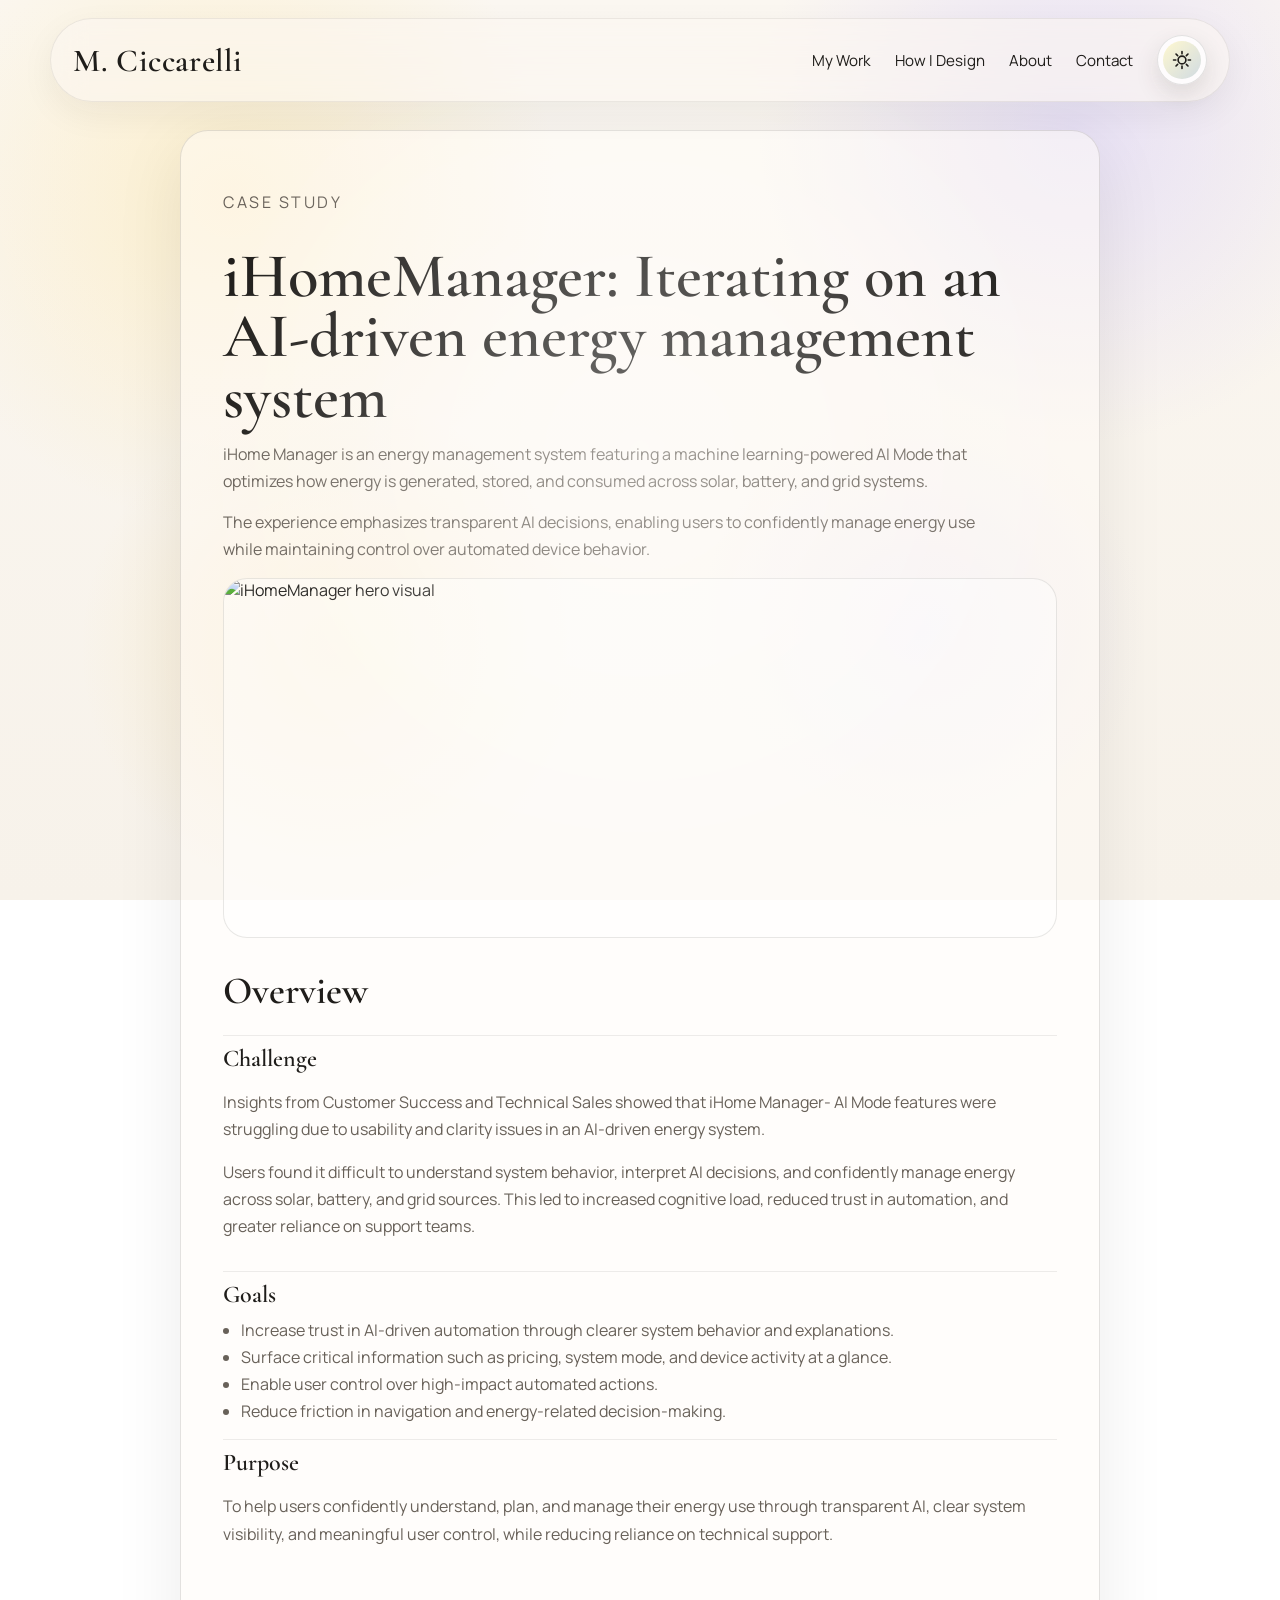
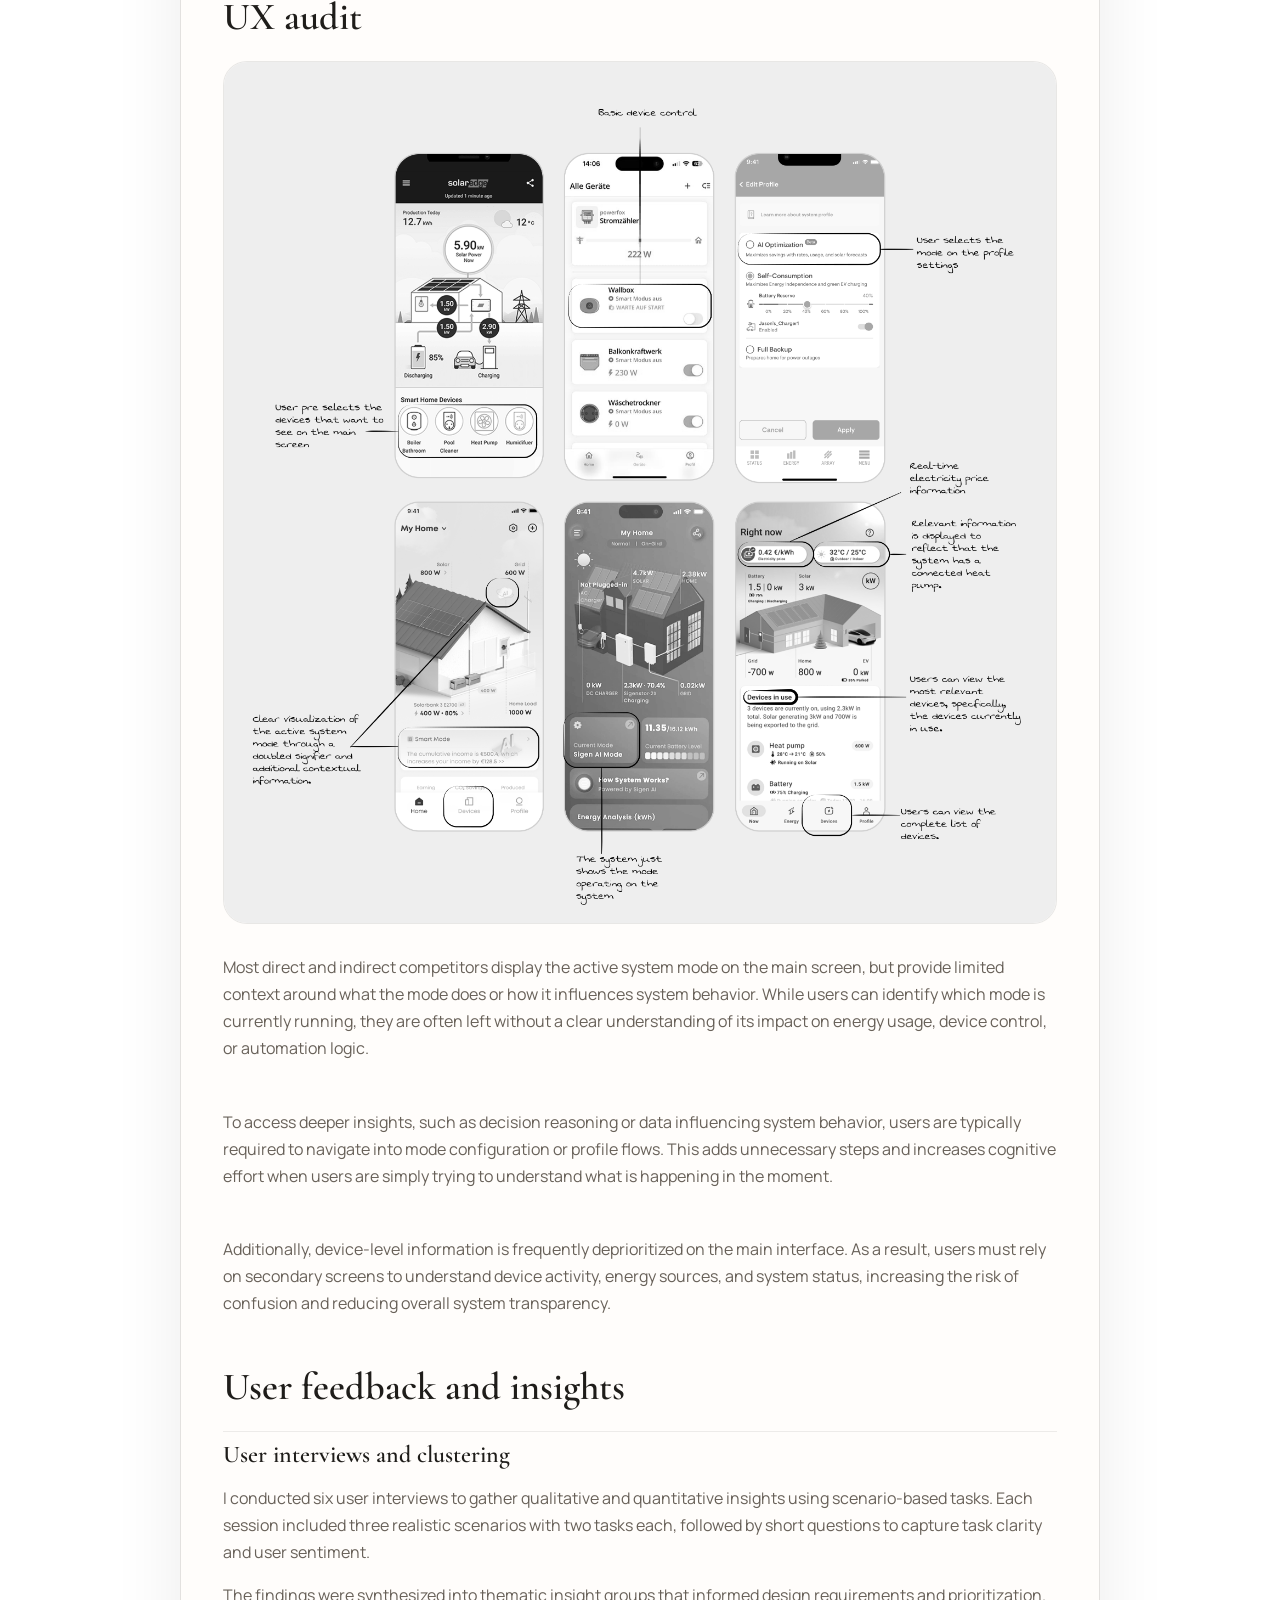
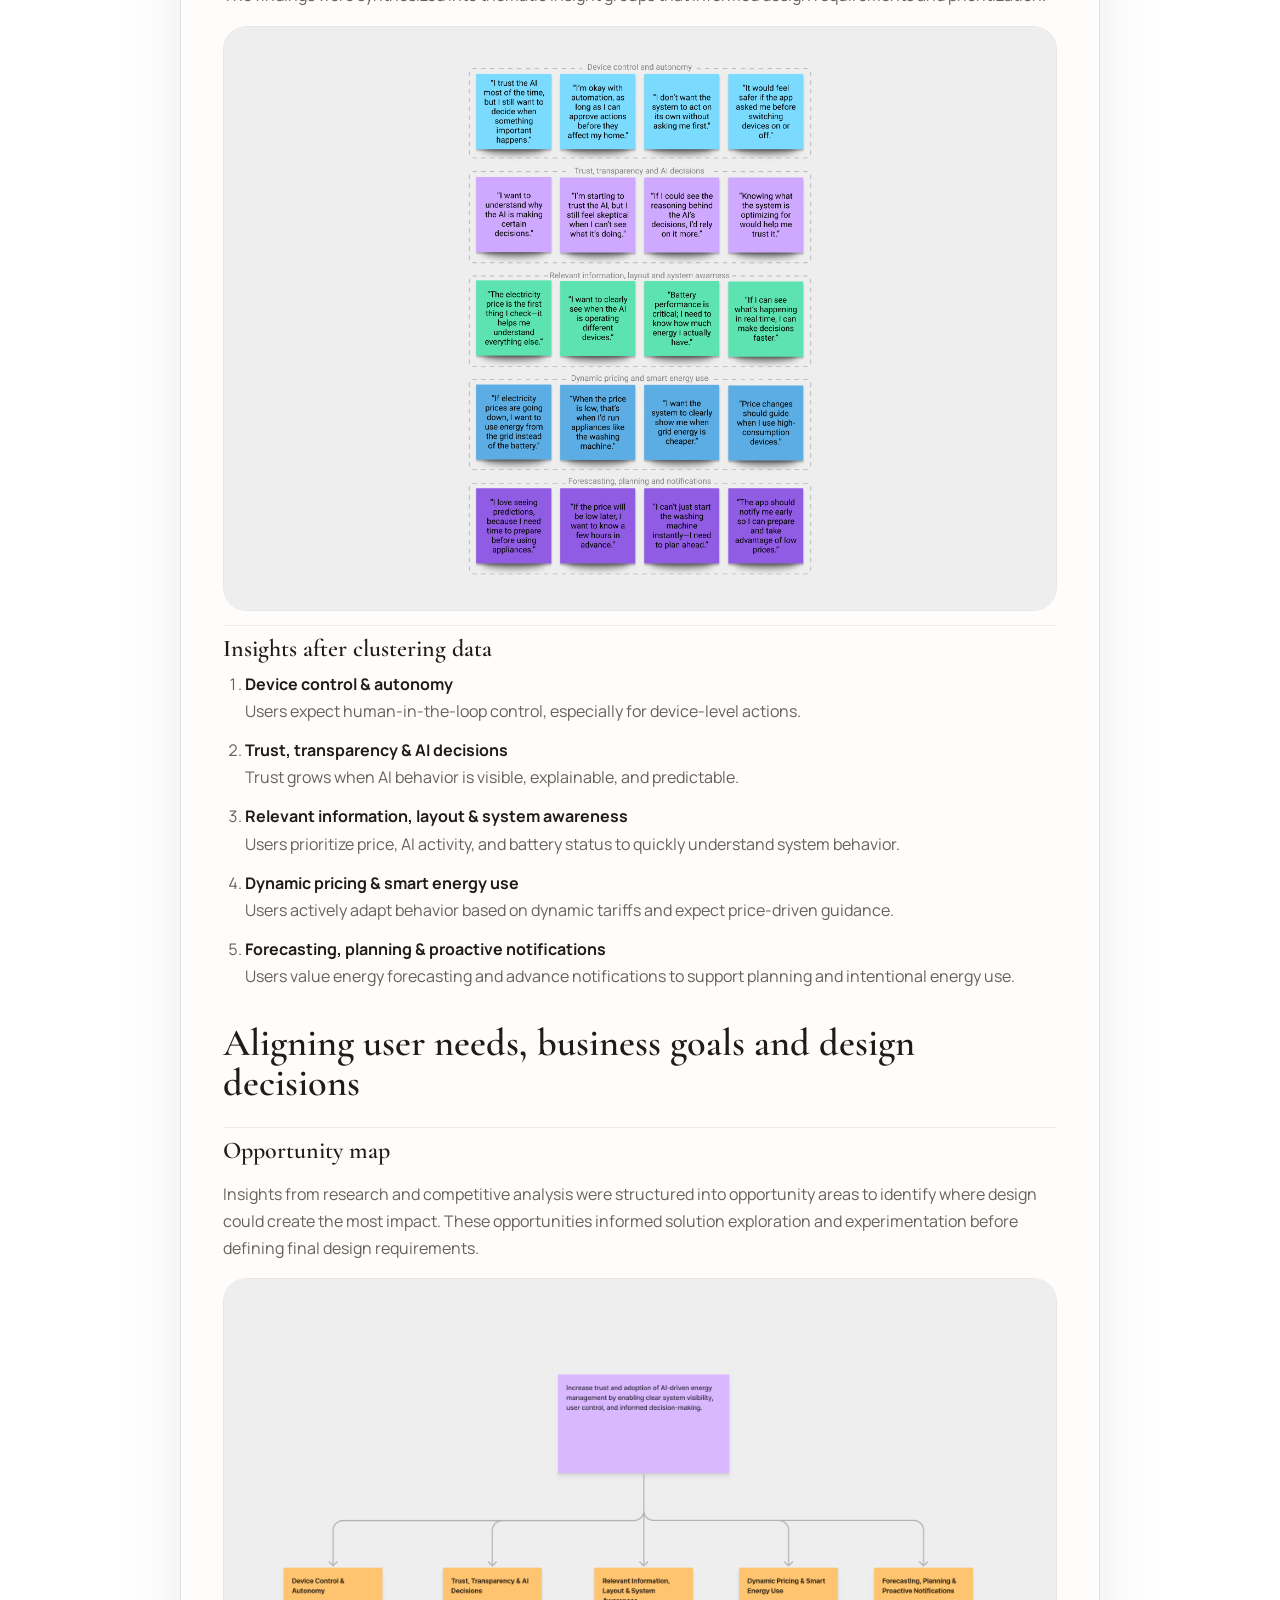
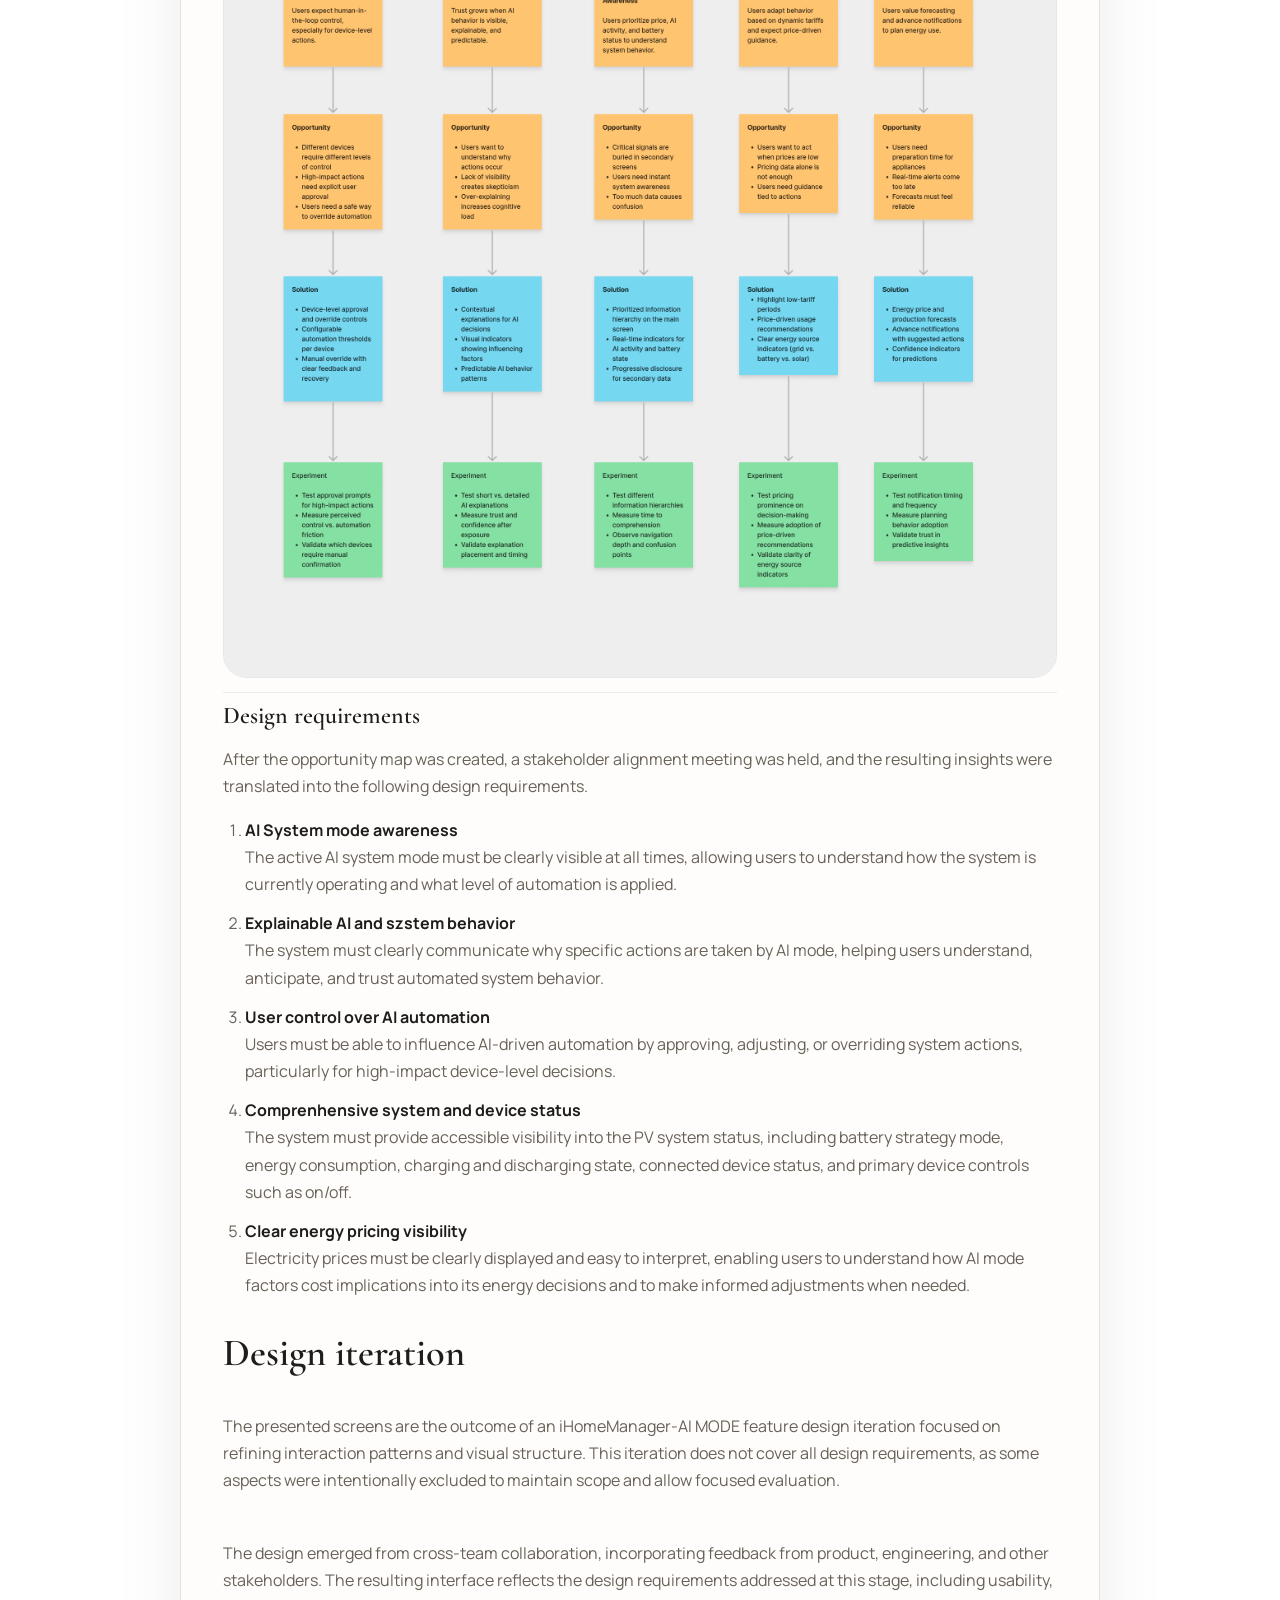
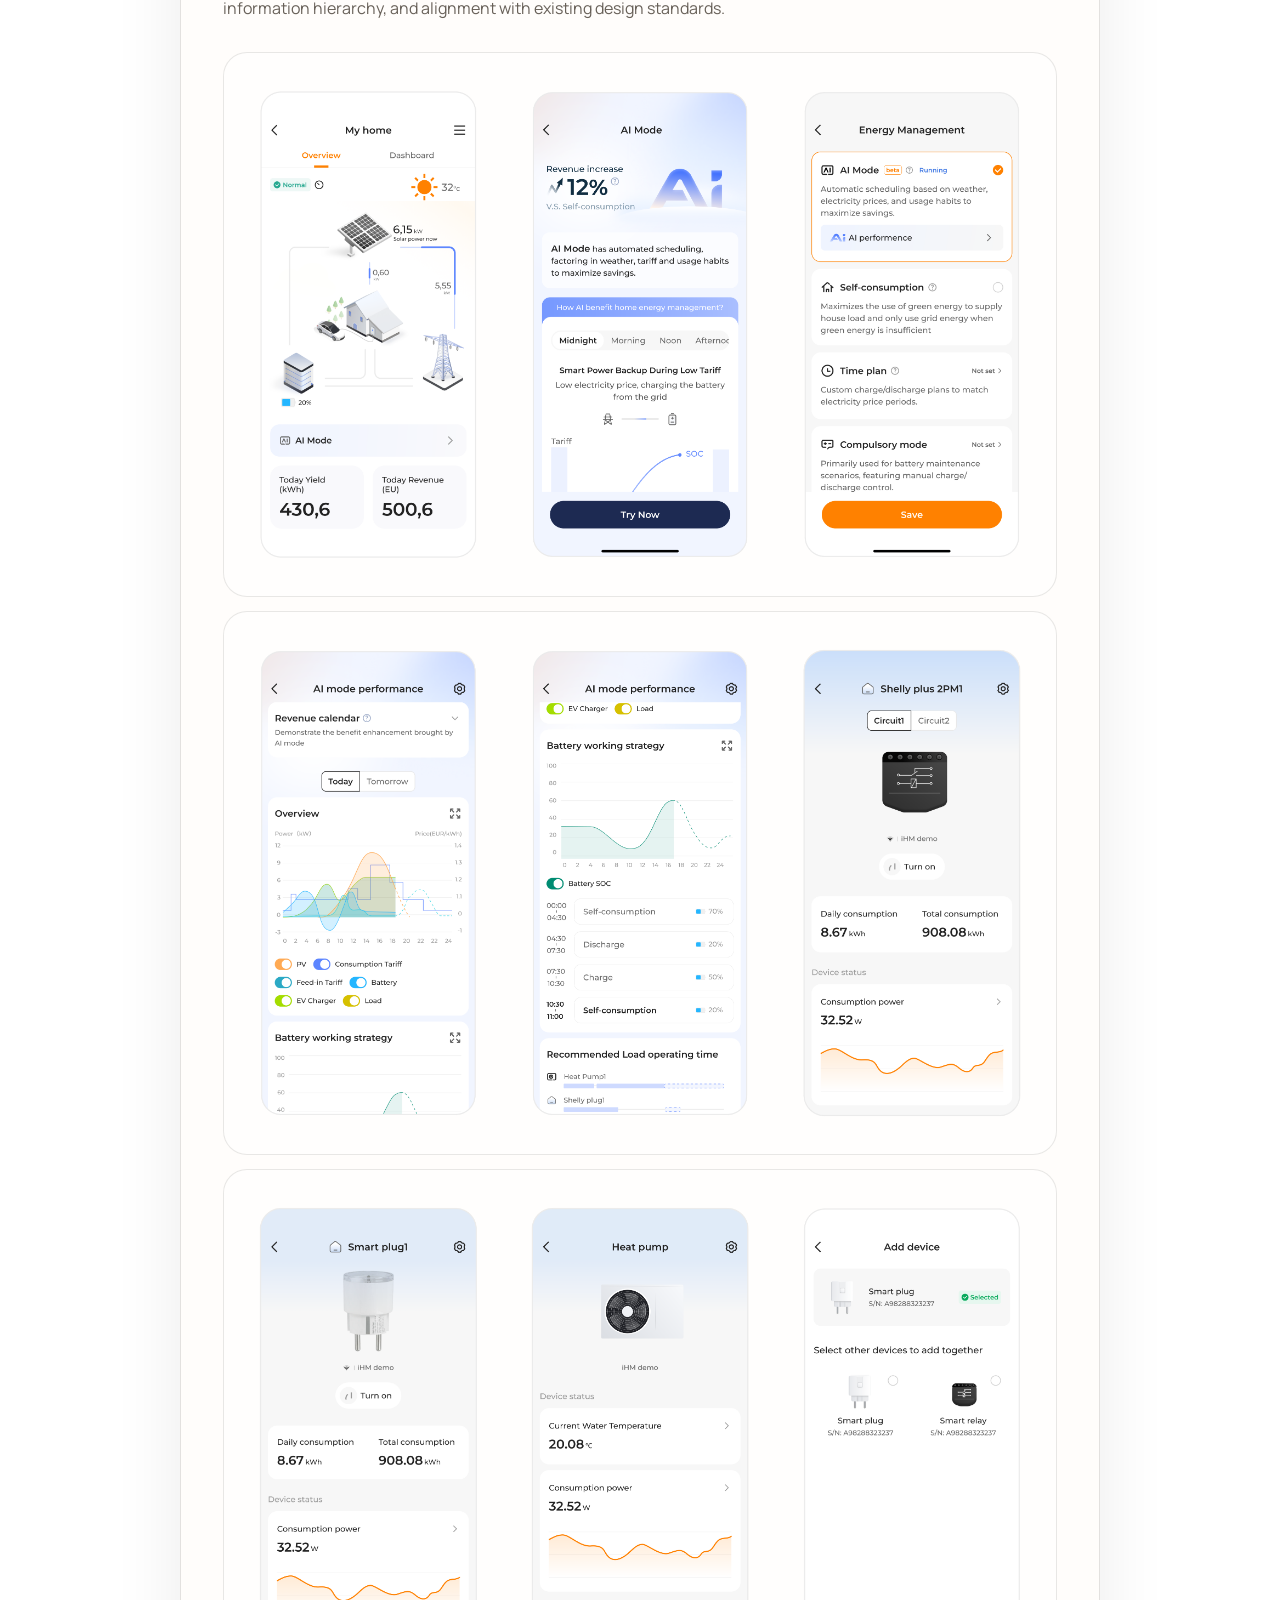
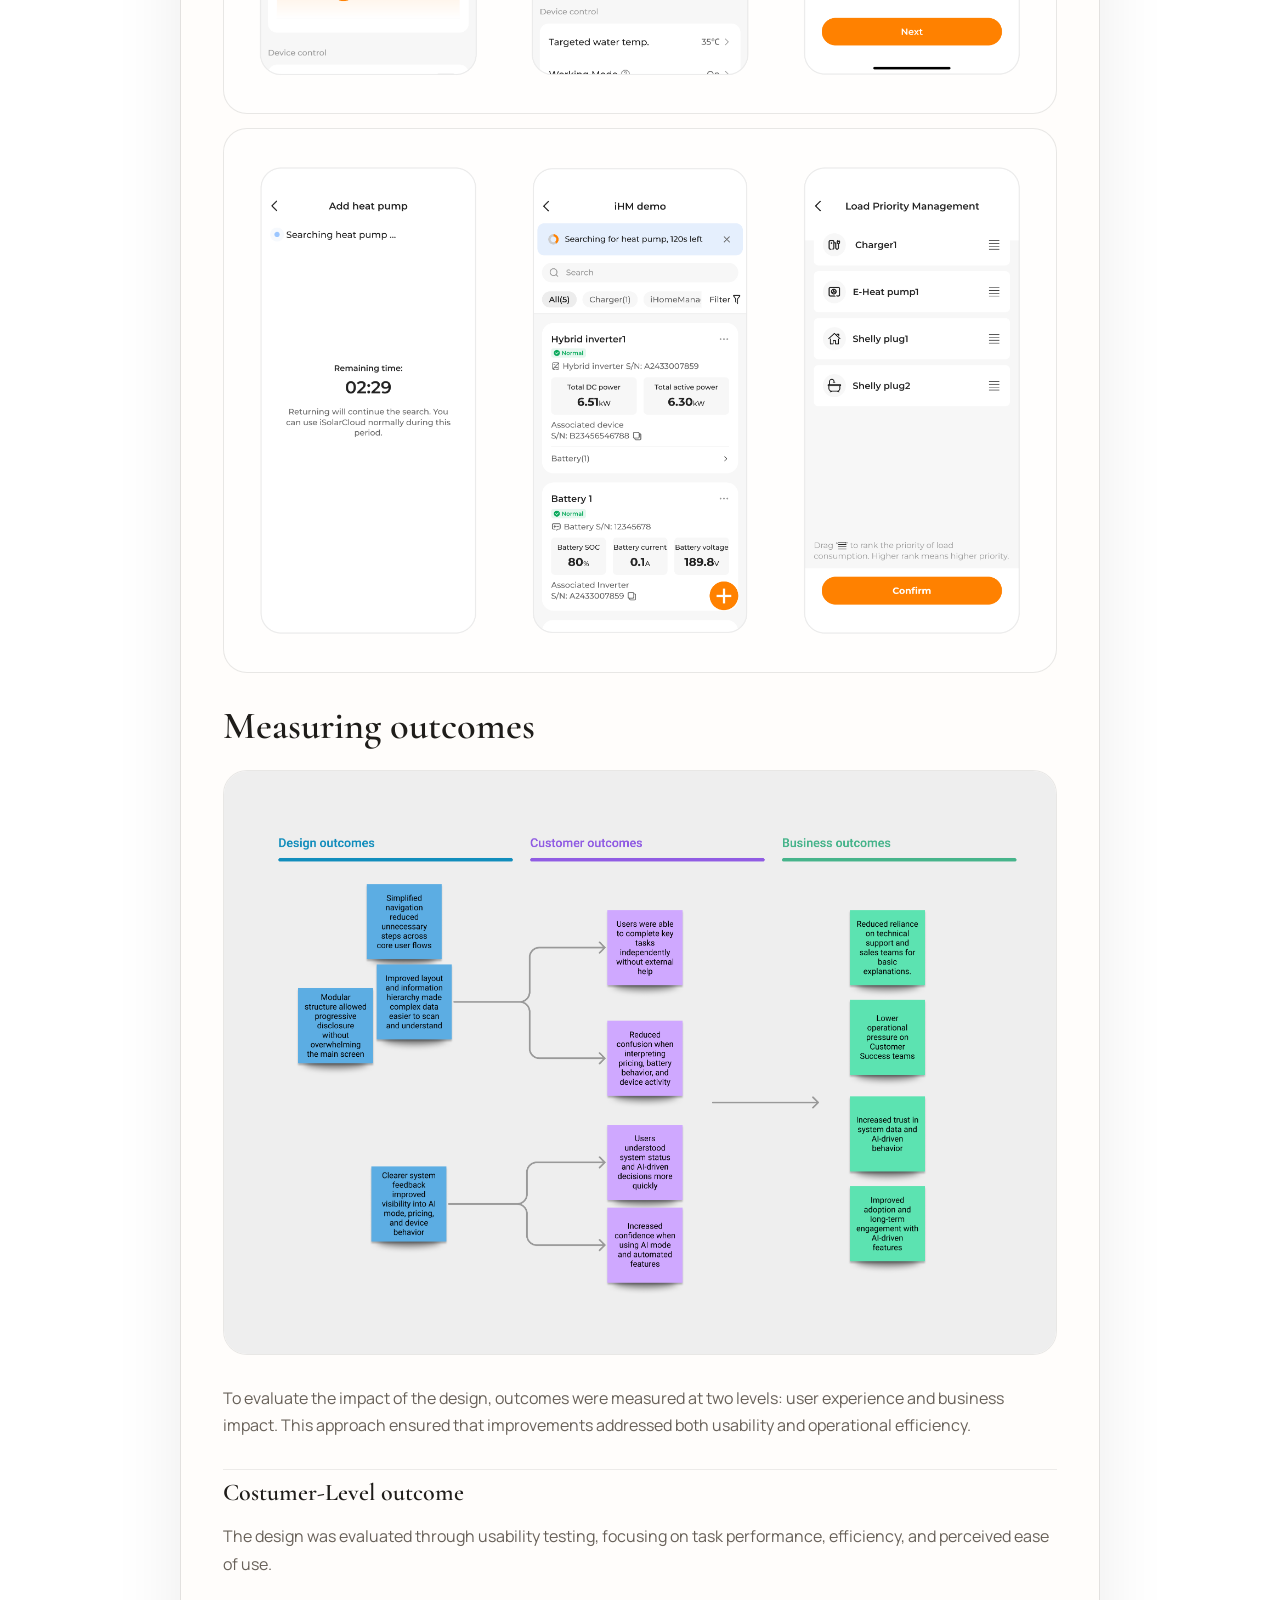
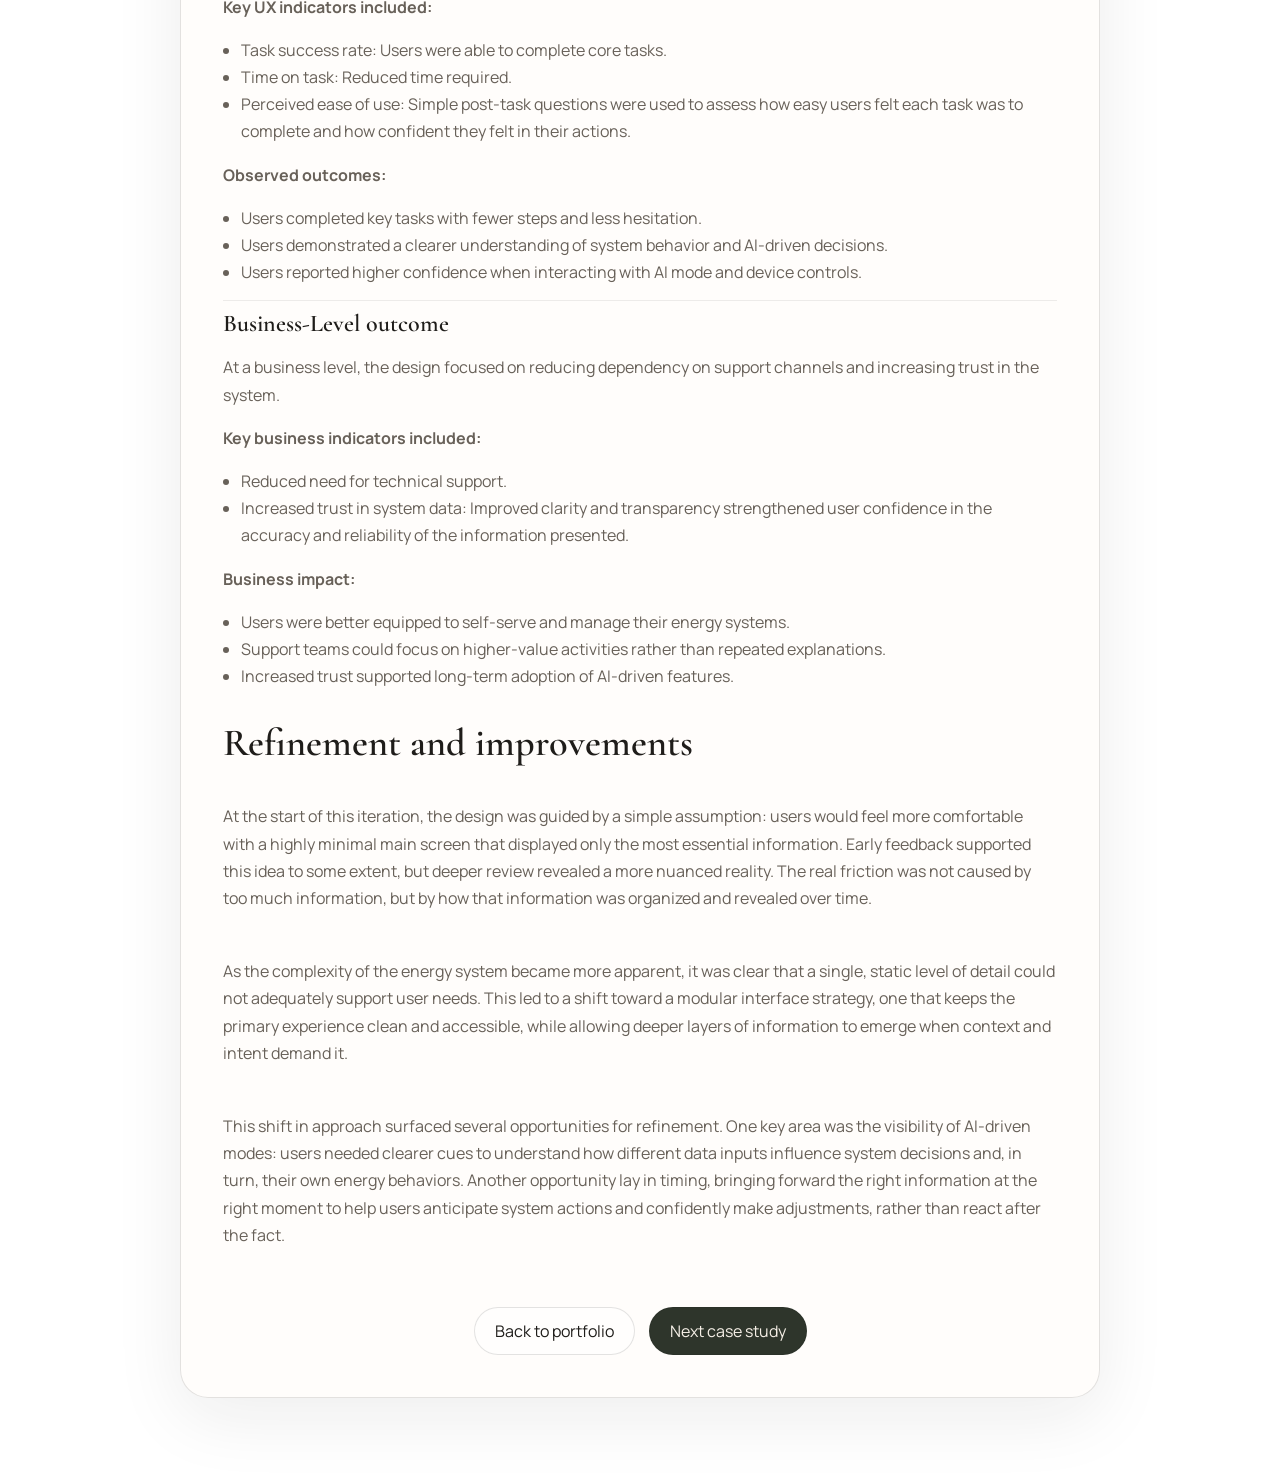
==== commit 24b2958a: "Add portfolio theme toggle" ====
--- a/ai-energy-management-system.html
+++ b/ai-energy-management-system.html
@@ -16,12 +16,30 @@
     <div class="page-shell">
       <header class="site-header">
         <a class="brand" href="index.html">M. Ciccarelli</a>
-        <nav class="site-nav" aria-label="Primary navigation">
+        <nav class="site-nav" id="site-nav" aria-label="Primary navigation">
           <a href="index.html#work">My Work</a>
           <a href="index.html#approach">How I Design</a>
           <a href="index.html#about">About</a>
           <a href="index.html#contact">Contact</a>
         </nav>
+        <div class="site-header-buttons">
+          <button class="menu-toggle" type="button" aria-expanded="false" aria-controls="site-nav">
+            Menu
+          </button>
+          <button class="theme-toggle" type="button" aria-label="Switch to dark mode" aria-pressed="false">
+            <span class="theme-toggle__icon theme-toggle__icon--sun" aria-hidden="true">
+              <svg viewBox="0 0 24 24" fill="none" stroke-width="1.8" stroke-linecap="round" stroke-linejoin="round">
+                <circle cx="12" cy="12" r="4.25"></circle>
+                <path d="M12 2.75v2.5M12 18.75v2.5M21.25 12h-2.5M5.25 12h-2.5M18.54 5.46l-1.77 1.77M7.23 16.77l-1.77 1.77M18.54 18.54l-1.77-1.77M7.23 7.23L5.46 5.46"></path>
+              </svg>
+            </span>
+            <span class="theme-toggle__icon theme-toggle__icon--moon" aria-hidden="true">
+              <svg viewBox="0 0 24 24" fill="none" stroke-width="1.8" stroke-linecap="round" stroke-linejoin="round">
+                <path d="M20.2 14.2A7.7 7.7 0 1 1 9.8 3.8a6.2 6.2 0 0 0 10.4 10.4Z"></path>
+              </svg>
+            </span>
+          </button>
+        </div>
       </header>
 
       <main class="case-study">
--- a/styles.css
+++ b/styles.css
@@ -1,11 +1,27 @@
 :root {
   --bg: #f7f2ea;
+  --bg-start: #fbf7f1;
   --panel: rgba(255, 252, 247, 0.72);
+  --panel-strong: rgba(255, 252, 247, 0.52);
   --text: #1f1d1a;
   --muted: #686159;
   --line: rgba(31, 29, 26, 0.12);
   --accent: #6f7a66;
   --accent-strong: #2e352b;
+  --hero-text: rgba(31, 29, 26, 0.86);
+  --header-border: rgba(31, 29, 26, 0.08);
+  --header-bg: rgba(251, 247, 241, 0.58);
+  --header-shadow: 0 12px 35px rgba(31, 29, 26, 0.06);
+  --button-surface: rgba(255, 255, 255, 0.78);
+  --button-surface-soft: rgba(255, 255, 255, 0.58);
+  --body-glow: radial-gradient(circle at 50% 50%, rgba(255, 255, 255, 0.46) 0%, rgba(255, 255, 255, 0) 58%);
+  --glow-warm: rgba(255, 225, 138, 0.34);
+  --glow-violet: rgba(187, 174, 255, 0.3);
+  --glow-gold: rgba(255, 207, 92, 0.22);
+  --glow-lilac: rgba(205, 193, 255, 0.22);
+  --theme-toggle-track: linear-gradient(135deg, rgba(255, 247, 201, 0.95), rgba(202, 214, 222, 0.95));
+  --theme-toggle-shadow: 0 10px 24px rgba(31, 29, 26, 0.12);
+  --theme-focus: rgba(111, 122, 102, 0.24);
   --sand: #dccfbe;
   --olive: #c7cfbf;
   --blue: #cad6de;
@@ -14,6 +30,33 @@
   --max-width: 1180px;
 }
 
+:root[data-theme="dark"] {
+  --bg: #10151d;
+  --bg-start: #0c1017;
+  --panel: rgba(20, 26, 35, 0.72);
+  --panel-strong: rgba(20, 26, 35, 0.82);
+  --text: #eef2f7;
+  --muted: #b3bcc9;
+  --line: rgba(226, 234, 245, 0.14);
+  --accent: #c3d1bf;
+  --accent-strong: #e6efe5;
+  --hero-text: rgba(243, 246, 251, 0.94);
+  --header-border: rgba(226, 234, 245, 0.12);
+  --header-bg: rgba(13, 18, 27, 0.74);
+  --header-shadow: 0 20px 44px rgba(2, 6, 12, 0.45);
+  --button-surface: rgba(25, 32, 44, 0.84);
+  --button-surface-soft: rgba(24, 31, 43, 0.7);
+  --body-glow: radial-gradient(circle at 50% 50%, rgba(110, 136, 180, 0.14) 0%, rgba(110, 136, 180, 0) 62%);
+  --glow-warm: rgba(212, 162, 63, 0.14);
+  --glow-violet: rgba(125, 121, 215, 0.18);
+  --glow-gold: rgba(255, 193, 94, 0.08);
+  --glow-lilac: rgba(120, 116, 196, 0.16);
+  --theme-toggle-track: linear-gradient(135deg, rgba(255, 223, 137, 0.34), rgba(96, 124, 173, 0.42));
+  --theme-toggle-shadow: 0 14px 28px rgba(2, 6, 12, 0.36);
+  --theme-focus: rgba(206, 223, 255, 0.28);
+  --shadow: 0 24px 80px rgba(2, 6, 12, 0.38);
+}
+
 *,
 *::before,
 *::after {
@@ -22,6 +65,11 @@
 
 html {
   scroll-behavior: smooth;
+  color-scheme: light;
+}
+
+html[data-theme="dark"] {
+  color-scheme: dark;
 }
 
 body {
@@ -30,12 +78,13 @@
   font-family: "Manrope", sans-serif;
   color: var(--text);
   background:
-    radial-gradient(circle at 18% 22%, rgba(255, 225, 138, 0.34) 0%, rgba(255, 225, 138, 0) 26%),
-    radial-gradient(circle at 84% 14%, rgba(187, 174, 255, 0.3) 0%, rgba(187, 174, 255, 0) 24%),
-    radial-gradient(circle at 26% 72%, rgba(255, 207, 92, 0.22) 0%, rgba(255, 207, 92, 0) 22%),
-    radial-gradient(circle at 72% 70%, rgba(205, 193, 255, 0.22) 0%, rgba(205, 193, 255, 0) 20%),
-    linear-gradient(180deg, #fbf7f1 0%, var(--bg) 100%);
+    radial-gradient(circle at 18% 22%, var(--glow-warm) 0%, rgba(255, 225, 138, 0) 26%),
+    radial-gradient(circle at 84% 14%, var(--glow-violet) 0%, rgba(187, 174, 255, 0) 24%),
+    radial-gradient(circle at 26% 72%, var(--glow-gold) 0%, rgba(255, 207, 92, 0) 22%),
+    radial-gradient(circle at 72% 70%, var(--glow-lilac) 0%, rgba(205, 193, 255, 0) 20%),
+    linear-gradient(180deg, var(--bg-start) 0%, var(--bg) 100%);
   background-attachment: fixed;
+  transition: background 280ms ease, color 220ms ease;
 }
 
 .site-header,
@@ -60,10 +109,10 @@
   position: fixed;
   inset: 0;
   pointer-events: none;
-  background-image:
-    radial-gradient(circle at 50% 50%, rgba(255, 255, 255, 0.46) 0%, rgba(255, 255, 255, 0) 58%);
+  background-image: var(--body-glow);
   opacity: 0.8;
   mix-blend-mode: screen;
+  transition: background-image 280ms ease, opacity 220ms ease;
 }
 
 .page-shell {
@@ -84,20 +133,21 @@
 }
 
 .site-header {
-  display: flex;
+  display: grid;
+  grid-template-columns: auto 1fr auto;
   align-items: center;
-  justify-content: space-between;
   gap: 24px;
   padding: 16px 22px;
   margin-top: 18px;
-  border: 1px solid rgba(31, 29, 26, 0.08);
+  border: 1px solid var(--header-border);
   border-radius: 999px;
-  background: rgba(251, 247, 241, 0.58);
+  background: var(--header-bg);
   backdrop-filter: blur(16px);
-  box-shadow: 0 12px 35px rgba(31, 29, 26, 0.06);
+  box-shadow: var(--header-shadow);
   position: sticky;
   top: 14px;
   z-index: 20;
+  transition: background-color 260ms ease, border-color 260ms ease, box-shadow 260ms ease;
 }
 
 .brand,
@@ -121,6 +171,14 @@
   gap: 24px;
   font-size: 0.95rem;
   align-items: center;
+  justify-self: end;
+}
+
+.site-header-buttons {
+  display: flex;
+  align-items: center;
+  justify-self: end;
+  gap: 12px;
 }
 
 .site-nav a,
@@ -157,9 +215,91 @@
   display: none;
   border: 1px solid var(--line);
   border-radius: 999px;
-  background: rgba(255, 255, 255, 0.78);
+  background: var(--button-surface);
   padding: 10px 16px;
   font: inherit;
+  color: var(--text);
+  transition: background-color 220ms ease, border-color 220ms ease, color 220ms ease;
+}
+
+.theme-toggle {
+  width: 50px;
+  height: 50px;
+  border: 1px solid var(--line);
+  border-radius: 999px;
+  background: var(--button-surface);
+  color: var(--text);
+  display: inline-flex;
+  align-items: center;
+  justify-content: center;
+  padding: 0;
+  position: relative;
+  overflow: hidden;
+  box-shadow: var(--theme-toggle-shadow);
+  cursor: pointer;
+  transition:
+    transform 220ms ease,
+    background-color 220ms ease,
+    border-color 220ms ease,
+    color 220ms ease,
+    box-shadow 220ms ease;
+}
+
+.theme-toggle::before {
+  content: "";
+  position: absolute;
+  inset: 5px;
+  border-radius: inherit;
+  background: var(--theme-toggle-track);
+  opacity: 0.92;
+  transition: transform 260ms ease, opacity 220ms ease;
+}
+
+.theme-toggle:hover {
+  transform: translateY(-1px);
+}
+
+.theme-toggle:focus-visible,
+.menu-toggle:focus-visible {
+  outline: none;
+  box-shadow: 0 0 0 4px var(--theme-focus);
+}
+
+.theme-toggle__icon {
+  position: absolute;
+  display: inline-flex;
+  align-items: center;
+  justify-content: center;
+  width: 22px;
+  height: 22px;
+  z-index: 1;
+  transition: transform 240ms ease, opacity 200ms ease;
+}
+
+.theme-toggle__icon svg {
+  width: 100%;
+  height: 100%;
+  stroke: currentColor;
+}
+
+.theme-toggle__icon--sun {
+  opacity: 1;
+  transform: scale(1) rotate(0deg);
+}
+
+.theme-toggle__icon--moon {
+  opacity: 0;
+  transform: scale(0.7) rotate(-18deg);
+}
+
+html[data-theme="dark"] .theme-toggle__icon--sun {
+  opacity: 0;
+  transform: scale(0.7) rotate(18deg);
+}
+
+html[data-theme="dark"] .theme-toggle__icon--moon {
+  opacity: 1;
+  transform: scale(1) rotate(0deg);
 }
 
 .hero,
@@ -253,8 +393,9 @@
   font-size: clamp(2.5rem, 6.6vw, 5.1rem);
   font-family: "Cormorant Garamond", serif;
   line-height: 0.98;
-  color: rgba(31, 29, 26, 0.86);
+  color: var(--hero-text);
   letter-spacing: -0.03em;
+  transition: color 260ms ease;
 }
 
 .hero-rotator {
@@ -359,7 +500,7 @@
 }
 
 .button-secondary {
-  background: rgba(255, 255, 255, 0.58);
+  background: var(--button-surface-soft);
 }
 
 .hero-meta {
@@ -901,7 +1042,7 @@
 .case-study-shell {
   margin-top: 28px;
   border: 1px solid var(--line);
-  background: rgba(255, 252, 247, 0.52);
+  background: var(--panel-strong);
   box-shadow: var(--shadow);
   border-radius: var(--radius);
   padding: clamp(24px, 4vw, 42px);
@@ -910,6 +1051,7 @@
   max-width: 920px;
   margin-left: auto;
   margin-right: auto;
+  transition: background-color 260ms ease, border-color 260ms ease, box-shadow 260ms ease;
 }
 
 .case-study-meta {
@@ -1304,8 +1446,8 @@
   }
 
   .site-header {
+    grid-template-columns: minmax(0, 1fr) auto;
     align-items: flex-start;
-    flex-wrap: wrap;
     border-radius: 28px;
     padding: 14px 16px;
   }
@@ -1314,14 +1456,19 @@
     display: inline-flex;
   }
 
+  .site-header-buttons {
+    gap: 10px;
+  }
+
   .site-nav {
     display: none;
+    grid-column: 1 / -1;
     width: 100%;
     flex-direction: column;
     gap: 0;
     padding-top: 12px;
     margin-top: 8px;
-    border-top: 1px solid rgba(31, 29, 26, 0.08);
+    border-top: 1px solid var(--header-border);
   }
 
   .site-nav.is-open {
@@ -1637,7 +1784,15 @@
 
   .site-nav a::after,
   .text-link::after,
-  .footer-links a::after {
+  .footer-links a::after,
+  .theme-toggle,
+  .theme-toggle::before,
+  .theme-toggle__icon,
+  body,
+  body::before,
+  .site-header,
+  .case-study-shell,
+  .hero-copy {
     transition: none;
   }
 }
